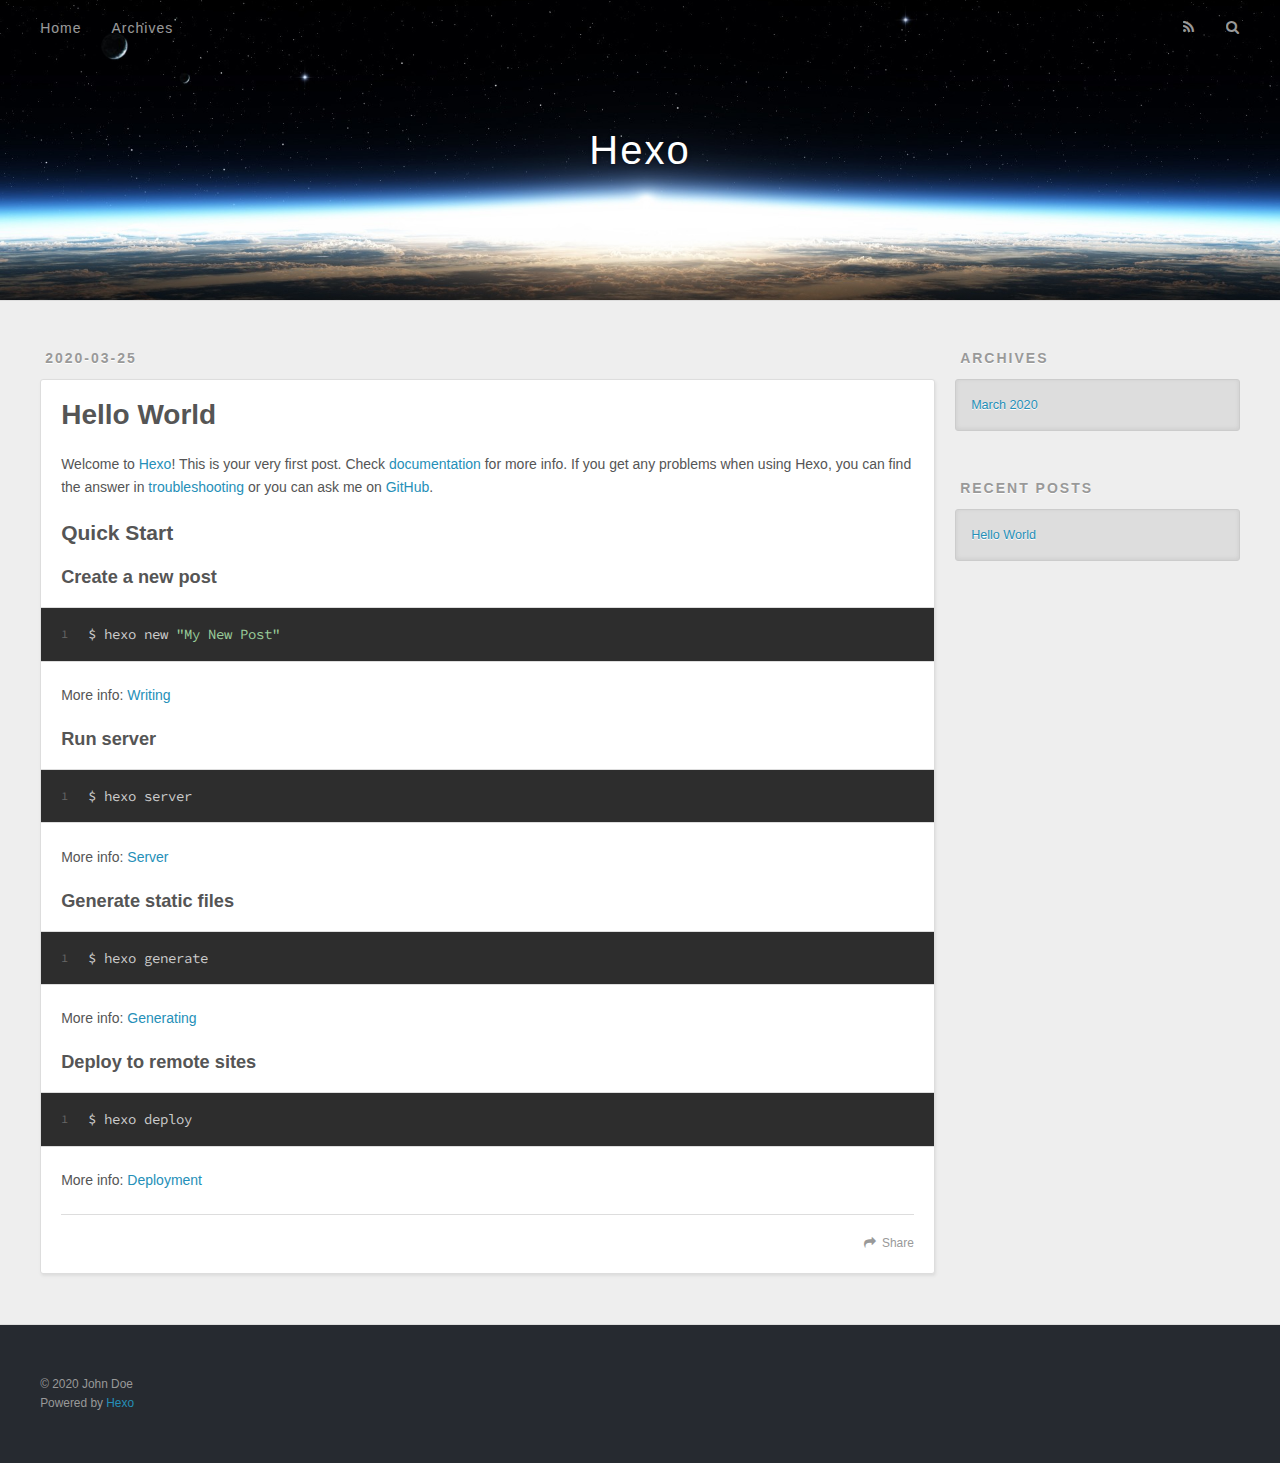
==== index.html @ c5de94ca "Site updated: 2020-03-25 20:57:53" ====
<!DOCTYPE html>
<html>
<head>
  <meta charset="utf-8">
  

  
  <title>Hexo</title>
  <meta name="viewport" content="width=device-width, initial-scale=1, maximum-scale=1">
  <meta property="og:type" content="website">
<meta property="og:title" content="Hexo">
<meta property="og:url" content="http://yoursite.com/index.html">
<meta property="og:site_name" content="Hexo">
<meta property="og:locale" content="en_US">
<meta property="article:author" content="John Doe">
<meta name="twitter:card" content="summary">
  
    <link rel="alternate" href="/atom.xml" title="Hexo" type="application/atom+xml">
  
  
    <link rel="icon" href="/favicon.png">
  
  
    <link href="//fonts.googleapis.com/css?family=Source+Code+Pro" rel="stylesheet" type="text/css">
  
  
<link rel="stylesheet" href="/css/style.css">

<meta name="generator" content="Hexo 4.2.0"></head>

<body>
  <div id="container">
    <div id="wrap">
      <header id="header">
  <div id="banner"></div>
  <div id="header-outer" class="outer">
    <div id="header-title" class="inner">
      <h1 id="logo-wrap">
        <a href="/" id="logo">Hexo</a>
      </h1>
      
    </div>
    <div id="header-inner" class="inner">
      <nav id="main-nav">
        <a id="main-nav-toggle" class="nav-icon"></a>
        
          <a class="main-nav-link" href="/">Home</a>
        
          <a class="main-nav-link" href="/archives">Archives</a>
        
      </nav>
      <nav id="sub-nav">
        
          <a id="nav-rss-link" class="nav-icon" href="/atom.xml" title="RSS Feed"></a>
        
        <a id="nav-search-btn" class="nav-icon" title="Search"></a>
      </nav>
      <div id="search-form-wrap">
        <form action="//google.com/search" method="get" accept-charset="UTF-8" class="search-form"><input type="search" name="q" class="search-form-input" placeholder="Search"><button type="submit" class="search-form-submit">&#xF002;</button><input type="hidden" name="sitesearch" value="http://yoursite.com"></form>
      </div>
    </div>
  </div>
</header>
      <div class="outer">
        <section id="main">
  
    <article id="post-hello-world" class="article article-type-post" itemscope itemprop="blogPost">
  <div class="article-meta">
    <a href="/2020/03/25/hello-world/" class="article-date">
  <time datetime="2020-03-25T12:20:23.426Z" itemprop="datePublished">2020-03-25</time>
</a>
    
  </div>
  <div class="article-inner">
    
    
      <header class="article-header">
        
  
    <h1 itemprop="name">
      <a class="article-title" href="/2020/03/25/hello-world/">Hello World</a>
    </h1>
  

      </header>
    
    <div class="article-entry" itemprop="articleBody">
      
        <p>Welcome to <a href="https://hexo.io/" target="_blank" rel="noopener">Hexo</a>! This is your very first post. Check <a href="https://hexo.io/docs/" target="_blank" rel="noopener">documentation</a> for more info. If you get any problems when using Hexo, you can find the answer in <a href="https://hexo.io/docs/troubleshooting.html" target="_blank" rel="noopener">troubleshooting</a> or you can ask me on <a href="https://github.com/hexojs/hexo/issues" target="_blank" rel="noopener">GitHub</a>.</p>
<h2 id="Quick-Start"><a href="#Quick-Start" class="headerlink" title="Quick Start"></a>Quick Start</h2><h3 id="Create-a-new-post"><a href="#Create-a-new-post" class="headerlink" title="Create a new post"></a>Create a new post</h3><figure class="highlight bash"><table><tr><td class="gutter"><pre><span class="line">1</span><br></pre></td><td class="code"><pre><span class="line">$ hexo new <span class="string">"My New Post"</span></span><br></pre></td></tr></table></figure>

<p>More info: <a href="https://hexo.io/docs/writing.html" target="_blank" rel="noopener">Writing</a></p>
<h3 id="Run-server"><a href="#Run-server" class="headerlink" title="Run server"></a>Run server</h3><figure class="highlight bash"><table><tr><td class="gutter"><pre><span class="line">1</span><br></pre></td><td class="code"><pre><span class="line">$ hexo server</span><br></pre></td></tr></table></figure>

<p>More info: <a href="https://hexo.io/docs/server.html" target="_blank" rel="noopener">Server</a></p>
<h3 id="Generate-static-files"><a href="#Generate-static-files" class="headerlink" title="Generate static files"></a>Generate static files</h3><figure class="highlight bash"><table><tr><td class="gutter"><pre><span class="line">1</span><br></pre></td><td class="code"><pre><span class="line">$ hexo generate</span><br></pre></td></tr></table></figure>

<p>More info: <a href="https://hexo.io/docs/generating.html" target="_blank" rel="noopener">Generating</a></p>
<h3 id="Deploy-to-remote-sites"><a href="#Deploy-to-remote-sites" class="headerlink" title="Deploy to remote sites"></a>Deploy to remote sites</h3><figure class="highlight bash"><table><tr><td class="gutter"><pre><span class="line">1</span><br></pre></td><td class="code"><pre><span class="line">$ hexo deploy</span><br></pre></td></tr></table></figure>

<p>More info: <a href="https://hexo.io/docs/one-command-deployment.html" target="_blank" rel="noopener">Deployment</a></p>

      
    </div>
    <footer class="article-footer">
      <a data-url="http://yoursite.com/2020/03/25/hello-world/" data-id="ck87ay7u60000q0pr3wdehg1l" class="article-share-link">Share</a>
      
      
    </footer>
  </div>
  
</article>


  


</section>
        
          <aside id="sidebar">
  
    

  
    

  
    
  
    
  <div class="widget-wrap">
    <h3 class="widget-title">Archives</h3>
    <div class="widget">
      <ul class="archive-list"><li class="archive-list-item"><a class="archive-list-link" href="/archives/2020/03/">March 2020</a></li></ul>
    </div>
  </div>


  
    
  <div class="widget-wrap">
    <h3 class="widget-title">Recent Posts</h3>
    <div class="widget">
      <ul>
        
          <li>
            <a href="/2020/03/25/hello-world/">Hello World</a>
          </li>
        
      </ul>
    </div>
  </div>

  
</aside>
        
      </div>
      <footer id="footer">
  
  <div class="outer">
    <div id="footer-info" class="inner">
      &copy; 2020 John Doe<br>
      Powered by <a href="http://hexo.io/" target="_blank">Hexo</a>
    </div>
  </div>
</footer>
    </div>
    <nav id="mobile-nav">
  
    <a href="/" class="mobile-nav-link">Home</a>
  
    <a href="/archives" class="mobile-nav-link">Archives</a>
  
</nav>
    

<script src="//ajax.googleapis.com/ajax/libs/jquery/2.0.3/jquery.min.js"></script>


  
<link rel="stylesheet" href="/fancybox/jquery.fancybox.css">

  
<script src="/fancybox/jquery.fancybox.pack.js"></script>




<script src="/js/script.js"></script>




  </div>
</body>
</html>
---- css/style.css ----
body {
  width: 100%;
}
body:before,
body:after {
  content: "";
  display: table;
}
body:after {
  clear: both;
}
html,
body,
div,
span,
applet,
object,
iframe,
h1,
h2,
h3,
h4,
h5,
h6,
p,
blockquote,
pre,
a,
abbr,
acronym,
address,
big,
cite,
code,
del,
dfn,
em,
img,
ins,
kbd,
q,
s,
samp,
small,
strike,
strong,
sub,
sup,
tt,
var,
dl,
dt,
dd,
ol,
ul,
li,
fieldset,
form,
label,
legend,
table,
caption,
tbody,
tfoot,
thead,
tr,
th,
td {
  margin: 0;
  padding: 0;
  border: 0;
  outline: 0;
  font-weight: inherit;
  font-style: inherit;
  font-family: inherit;
  font-size: 100%;
  vertical-align: baseline;
}
body {
  line-height: 1;
  color: #000;
  background: #fff;
}
ol,
ul {
  list-style: none;
}
table {
  border-collapse: separate;
  border-spacing: 0;
  vertical-align: middle;
}
caption,
th,
td {
  text-align: left;
  font-weight: normal;
  vertical-align: middle;
}
a img {
  border: none;
}
input,
button {
  margin: 0;
  padding: 0;
}
input::-moz-focus-inner,
button::-moz-focus-inner {
  border: 0;
  padding: 0;
}
@font-face {
  font-family: FontAwesome;
  font-style: normal;
  font-weight: normal;
  src: url("fonts/fontawesome-webfont.eot?v=#4.0.3");
  src: url("fonts/fontawesome-webfont.eot?#iefix&v=#4.0.3") format("embedded-opentype"), url("fonts/fontawesome-webfont.woff?v=#4.0.3") format("woff"), url("fonts/fontawesome-webfont.ttf?v=#4.0.3") format("truetype"), url("fonts/fontawesome-webfont.svg#fontawesomeregular?v=#4.0.3") format("svg");
}
html,
body,
#container {
  height: 100%;
}
body {
  background: #eee;
  font: 14px -apple-system, BlinkMacSystemFont, "Segoe UI", "Roboto", "Oxygen", "Ubuntu", "Cantarell", "Fira Sans", "Droid Sans", "Helvetica Neue", sans-serif;
  -webkit-text-size-adjust: 100%;
}
.outer {
  max-width: 1220px;
  margin: 0 auto;
  padding: 0 20px;
}
.outer:before,
.outer:after {
  content: "";
  display: table;
}
.outer:after {
  clear: both;
}
.inner {
  display: inline;
  float: left;
  width: 98.33333333333333%;
  margin: 0 0.833333333333333%;
}
.left,
.alignleft {
  float: left;
}
.right,
.alignright {
  float: right;
}
.clear {
  clear: both;
}
#container {
  position: relative;
}
.mobile-nav-on {
  overflow: hidden;
}
#wrap {
  height: 100%;
  width: 100%;
  position: absolute;
  top: 0;
  left: 0;
  -webkit-transition: 0.2s ease-out;
  -moz-transition: 0.2s ease-out;
  -ms-transition: 0.2s ease-out;
  transition: 0.2s ease-out;
  z-index: 1;
  background: #eee;
}
.mobile-nav-on #wrap {
  left: 280px;
}
@media screen and (min-width: 768px) {
  #main {
    display: inline;
    float: left;
    width: 73.33333333333333%;
    margin: 0 0.833333333333333%;
  }
}
.article-date,
.article-category-link,
.archive-year,
.widget-title {
  text-decoration: none;
  text-transform: uppercase;
  letter-spacing: 2px;
  color: #999;
  margin-bottom: 1em;
  margin-left: 5px;
  line-height: 1em;
  text-shadow: 0 1px #fff;
  font-weight: bold;
}
.article-inner,
.archive-article-inner {
  background: #fff;
  -webkit-box-shadow: 1px 2px 3px #ddd;
  box-shadow: 1px 2px 3px #ddd;
  border: 1px solid #ddd;
  border-radius: 3px;
}
.article-entry h1,
.widget h1 {
  font-size: 2em;
}
.article-entry h2,
.widget h2 {
  font-size: 1.5em;
}
.article-entry h3,
.widget h3 {
  font-size: 1.3em;
}
.article-entry h4,
.widget h4 {
  font-size: 1.2em;
}
.article-entry h5,
.widget h5 {
  font-size: 1em;
}
.article-entry h6,
.widget h6 {
  font-size: 1em;
  color: #999;
}
.article-entry hr,
.widget hr {
  border: 1px dashed #ddd;
}
.article-entry strong,
.widget strong {
  font-weight: bold;
}
.article-entry em,
.widget em,
.article-entry cite,
.widget cite {
  font-style: italic;
}
.article-entry sup,
.widget sup,
.article-entry sub,
.widget sub {
  font-size: 0.75em;
  line-height: 0;
  position: relative;
  vertical-align: baseline;
}
.article-entry sup,
.widget sup {
  top: -0.5em;
}
.article-entry sub,
.widget sub {
  bottom: -0.2em;
}
.article-entry small,
.widget small {
  font-size: 0.85em;
}
.article-entry acronym,
.widget acronym,
.article-entry abbr,
.widget abbr {
  border-bottom: 1px dotted;
}
.article-entry ul,
.widget ul,
.article-entry ol,
.widget ol,
.article-entry dl,
.widget dl {
  margin: 0 20px;
  line-height: 1.6em;
}
.article-entry ul ul,
.widget ul ul,
.article-entry ol ul,
.widget ol ul,
.article-entry ul ol,
.widget ul ol,
.article-entry ol ol,
.widget ol ol {
  margin-top: 0;
  margin-bottom: 0;
}
.article-entry ul,
.widget ul {
  list-style: disc;
}
.article-entry ol,
.widget ol {
  list-style: decimal;
}
.article-entry dt,
.widget dt {
  font-weight: bold;
}
#header {
  height: 300px;
  position: relative;
  border-bottom: 1px solid #ddd;
}
#header:before,
#header:after {
  content: "";
  position: absolute;
  left: 0;
  right: 0;
  height: 40px;
}
#header:before {
  top: 0;
  background: -webkit-linear-gradient(rgba(0,0,0,0.2), transparent);
  background: -moz-linear-gradient(rgba(0,0,0,0.2), transparent);
  background: -ms-linear-gradient(rgba(0,0,0,0.2), transparent);
  background: linear-gradient(rgba(0,0,0,0.2), transparent);
}
#header:after {
  bottom: 0;
  background: -webkit-linear-gradient(transparent, rgba(0,0,0,0.2));
  background: -moz-linear-gradient(transparent, rgba(0,0,0,0.2));
  background: -ms-linear-gradient(transparent, rgba(0,0,0,0.2));
  background: linear-gradient(transparent, rgba(0,0,0,0.2));
}
#header-outer {
  height: 100%;
  position: relative;
}
#header-inner {
  position: relative;
  overflow: hidden;
}
#banner {
  position: absolute;
  top: 0;
  left: 0;
  width: 100%;
  height: 100%;
  background: url("images/banner.jpg") center #000;
  -webkit-background-size: cover;
  -moz-background-size: cover;
  background-size: cover;
  z-index: -1;
}
#header-title {
  text-align: center;
  height: 40px;
  position: absolute;
  top: 50%;
  left: 0;
  margin-top: -20px;
}
#logo,
#subtitle {
  text-decoration: none;
  color: #fff;
  font-weight: 300;
  text-shadow: 0 1px 4px rgba(0,0,0,0.3);
}
#logo {
  font-size: 40px;
  line-height: 40px;
  letter-spacing: 2px;
}
#subtitle {
  font-size: 16px;
  line-height: 16px;
  letter-spacing: 1px;
}
#subtitle-wrap {
  margin-top: 16px;
}
#main-nav {
  float: left;
  margin-left: -15px;
}
.nav-icon,
.main-nav-link {
  float: left;
  color: #fff;
  opacity: 0.6;
  text-decoration: none;
  text-shadow: 0 1px rgba(0,0,0,0.2);
  -webkit-transition: opacity 0.2s;
  -moz-transition: opacity 0.2s;
  -ms-transition: opacity 0.2s;
  transition: opacity 0.2s;
  display: block;
  padding: 20px 15px;
}
.nav-icon:hover,
.main-nav-link:hover {
  opacity: 1;
}
.nav-icon {
  font-family: FontAwesome;
  text-align: center;
  font-size: 14px;
  width: 14px;
  height: 14px;
  padding: 20px 15px;
  position: relative;
  cursor: pointer;
}
.main-nav-link {
  font-weight: 300;
  letter-spacing: 1px;
}
@media screen and (max-width: 479px) {
  .main-nav-link {
    display: none;
  }
}
#main-nav-toggle {
  display: none;
}
#main-nav-toggle:before {
  content: "\f0c9";
}
@media screen and (max-width: 479px) {
  #main-nav-toggle {
    display: block;
  }
}
#sub-nav {
  float: right;
  margin-right: -15px;
}
#nav-rss-link:before {
  content: "\f09e";
}
#nav-search-btn:before {
  content: "\f002";
}
#search-form-wrap {
  position: absolute;
  top: 15px;
  width: 150px;
  height: 30px;
  right: -150px;
  opacity: 0;
  -webkit-transition: 0.2s ease-out;
  -moz-transition: 0.2s ease-out;
  -ms-transition: 0.2s ease-out;
  transition: 0.2s ease-out;
}
#search-form-wrap.on {
  opacity: 1;
  right: 0;
}
@media screen and (max-width: 479px) {
  #search-form-wrap {
    width: 100%;
    right: -100%;
  }
}
.search-form {
  position: absolute;
  top: 0;
  left: 0;
  right: 0;
  background: #fff;
  padding: 5px 15px;
  border-radius: 15px;
  -webkit-box-shadow: 0 0 10px rgba(0,0,0,0.3);
  box-shadow: 0 0 10px rgba(0,0,0,0.3);
}
.search-form-input {
  border: none;
  background: none;
  color: #555;
  width: 100%;
  font: 13px -apple-system, BlinkMacSystemFont, "Segoe UI", "Roboto", "Oxygen", "Ubuntu", "Cantarell", "Fira Sans", "Droid Sans", "Helvetica Neue", sans-serif;
  outline: none;
}
.search-form-input::-webkit-search-results-decoration,
.search-form-input::-webkit-search-cancel-button {
  -webkit-appearance: none;
}
.search-form-submit {
  position: absolute;
  top: 50%;
  right: 10px;
  margin-top: -7px;
  font: 13px FontAwesome;
  border: none;
  background: none;
  color: #bbb;
  cursor: pointer;
}
.search-form-submit:hover,
.search-form-submit:focus {
  color: #777;
}
.article {
  margin: 50px 0;
}
.article-inner {
  overflow: hidden;
}
.article-meta:before,
.article-meta:after {
  content: "";
  display: table;
}
.article-meta:after {
  clear: both;
}
.article-date {
  float: left;
}
.article-category {
  float: left;
  line-height: 1em;
  color: #ccc;
  text-shadow: 0 1px #fff;
  margin-left: 8px;
}
.article-category:before {
  content: "\2022";
}
.article-category-link {
  margin: 0 12px 1em;
}
.article-header {
  padding: 20px 20px 0;
}
.article-title {
  text-decoration: none;
  font-size: 2em;
  font-weight: bold;
  color: #555;
  line-height: 1.1em;
  -webkit-transition: color 0.2s;
  -moz-transition: color 0.2s;
  -ms-transition: color 0.2s;
  transition: color 0.2s;
}
a.article-title:hover {
  color: #258fb8;
}
.article-entry {
  color: #555;
  padding: 0 20px;
}
.article-entry:before,
.article-entry:after {
  content: "";
  display: table;
}
.article-entry:after {
  clear: both;
}
.article-entry p,
.article-entry table {
  line-height: 1.6em;
  margin: 1.6em 0;
}
.article-entry h1,
.article-entry h2,
.article-entry h3,
.article-entry h4,
.article-entry h5,
.article-entry h6 {
  font-weight: bold;
}
.article-entry h1,
.article-entry h2,
.article-entry h3,
.article-entry h4,
.article-entry h5,
.article-entry h6 {
  line-height: 1.1em;
  margin: 1.1em 0;
}
.article-entry a {
  color: #258fb8;
  text-decoration: none;
}
.article-entry a:hover {
  text-decoration: underline;
}
.article-entry ul,
.article-entry ol,
.article-entry dl {
  margin-top: 1.6em;
  margin-bottom: 1.6em;
}
.article-entry img,
.article-entry video {
  max-width: 100%;
  height: auto;
  display: block;
  margin: auto;
}
.article-entry iframe {
  border: none;
}
.article-entry table {
  width: 100%;
  border-collapse: collapse;
  border-spacing: 0;
}
.article-entry th {
  font-weight: bold;
  border-bottom: 3px solid #ddd;
  padding-bottom: 0.5em;
}
.article-entry td {
  border-bottom: 1px solid #ddd;
  padding: 10px 0;
}
.article-entry blockquote {
  font-family: Georgia, "Times New Roman", serif;
  font-size: 1.4em;
  margin: 1.6em 20px;
  text-align: center;
}
.article-entry blockquote footer {
  font-size: 14px;
  margin: 1.6em 0;
  font-family: -apple-system, BlinkMacSystemFont, "Segoe UI", "Roboto", "Oxygen", "Ubuntu", "Cantarell", "Fira Sans", "Droid Sans", "Helvetica Neue", sans-serif;
}
.article-entry blockquote footer cite:before {
  content: "—";
  padding: 0 0.5em;
}
.article-entry .pullquote {
  text-align: left;
  width: 45%;
  margin: 0;
}
.article-entry .pullquote.left {
  margin-left: 0.5em;
  margin-right: 1em;
}
.article-entry .pullquote.right {
  margin-right: 0.5em;
  margin-left: 1em;
}
.article-entry .caption {
  color: #999;
  display: block;
  font-size: 0.9em;
  margin-top: 0.5em;
  position: relative;
  text-align: center;
}
.article-entry .video-container {
  position: relative;
  padding-top: 56.25%;
  height: 0;
  overflow: hidden;
}
.article-entry .video-container iframe,
.article-entry .video-container object,
.article-entry .video-container embed {
  position: absolute;
  top: 0;
  left: 0;
  width: 100%;
  height: 100%;
  margin-top: 0;
}
.article-more-link a {
  display: inline-block;
  line-height: 1em;
  padding: 6px 15px;
  border-radius: 15px;
  background: #eee;
  color: #999;
  text-shadow: 0 1px #fff;
  text-decoration: none;
}
.article-more-link a:hover {
  background: #258fb8;
  color: #fff;
  text-decoration: none;
  text-shadow: 0 1px #1e7293;
}
.article-footer {
  font-size: 0.85em;
  line-height: 1.6em;
  border-top: 1px solid #ddd;
  padding-top: 1.6em;
  margin: 0 20px 20px;
}
.article-footer:before,
.article-footer:after {
  content: "";
  display: table;
}
.article-footer:after {
  clear: both;
}
.article-footer a {
  color: #999;
  text-decoration: none;
}
.article-footer a:hover {
  color: #555;
}
.article-tag-list-item {
  float: left;
  margin-right: 10px;
}
.article-tag-list-link:before {
  content: "#";
}
.article-comment-link {
  float: right;
}
.article-comment-link:before {
  content: "\f075";
  font-family: FontAwesome;
  padding-right: 8px;
}
.article-share-link {
  cursor: pointer;
  float: right;
  margin-left: 20px;
}
.article-share-link:before {
  content: "\f064";
  font-family: FontAwesome;
  padding-right: 6px;
}
#article-nav {
  position: relative;
}
#article-nav:before,
#article-nav:after {
  content: "";
  display: table;
}
#article-nav:after {
  clear: both;
}
@media screen and (min-width: 768px) {
  #article-nav {
    margin: 50px 0;
  }
  #article-nav:before {
    width: 8px;
    height: 8px;
    position: absolute;
    top: 50%;
    left: 50%;
    margin-top: -4px;
    margin-left: -4px;
    content: "";
    border-radius: 50%;
    background: #ddd;
    -webkit-box-shadow: 0 1px 2px #fff;
    box-shadow: 0 1px 2px #fff;
  }
}
.article-nav-link-wrap {
  text-decoration: none;
  text-shadow: 0 1px #fff;
  color: #999;
  -webkit-box-sizing: border-box;
  -moz-box-sizing: border-box;
  box-sizing: border-box;
  margin-top: 50px;
  text-align: center;
  display: block;
}
.article-nav-link-wrap:hover {
  color: #555;
}
@media screen and (min-width: 768px) {
  .article-nav-link-wrap {
    width: 50%;
    margin-top: 0;
  }
}
@media screen and (min-width: 768px) {
  #article-nav-newer {
    float: left;
    text-align: right;
    padding-right: 20px;
  }
}
@media screen and (min-width: 768px) {
  #article-nav-older {
    float: right;
    text-align: left;
    padding-left: 20px;
  }
}
.article-nav-caption {
  text-transform: uppercase;
  letter-spacing: 2px;
  color: #ddd;
  line-height: 1em;
  font-weight: bold;
}
#article-nav-newer .article-nav-caption {
  margin-right: -2px;
}
.article-nav-title {
  font-size: 0.85em;
  line-height: 1.6em;
  margin-top: 0.5em;
}
.article-share-box {
  position: absolute;
  display: none;
  background: #fff;
  -webkit-box-shadow: 1px 2px 10px rgba(0,0,0,0.2);
  box-shadow: 1px 2px 10px rgba(0,0,0,0.2);
  border-radius: 3px;
  margin-left: -145px;
  overflow: hidden;
  z-index: 1;
}
.article-share-box.on {
  display: block;
}
.article-share-input {
  width: 100%;
  background: none;
  -webkit-box-sizing: border-box;
  -moz-box-sizing: border-box;
  box-sizing: border-box;
  font: 14px -apple-system, BlinkMacSystemFont, "Segoe UI", "Roboto", "Oxygen", "Ubuntu", "Cantarell", "Fira Sans", "Droid Sans", "Helvetica Neue", sans-serif;
  padding: 0 15px;
  color: #555;
  outline: none;
  border: 1px solid #ddd;
  border-radius: 3px 3px 0 0;
  height: 36px;
  line-height: 36px;
}
.article-share-links {
  background: #eee;
}
.article-share-links:before,
.article-share-links:after {
  content: "";
  display: table;
}
.article-share-links:after {
  clear: both;
}
.article-share-twitter,
.article-share-facebook,
.article-share-pinterest,
.article-share-google {
  width: 50px;
  height: 36px;
  display: block;
  float: left;
  position: relative;
  color: #999;
  text-shadow: 0 1px #fff;
}
.article-share-twitter:before,
.article-share-facebook:before,
.article-share-pinterest:before,
.article-share-google:before {
  font-size: 20px;
  font-family: FontAwesome;
  width: 20px;
  height: 20px;
  position: absolute;
  top: 50%;
  left: 50%;
  margin-top: -10px;
  margin-left: -10px;
  text-align: center;
}
.article-share-twitter:hover,
.article-share-facebook:hover,
.article-share-pinterest:hover,
.article-share-google:hover {
  color: #fff;
}
.article-share-twitter:before {
  content: "\f099";
}
.article-share-twitter:hover {
  background: #00aced;
  text-shadow: 0 1px #008abe;
}
.article-share-facebook:before {
  content: "\f09a";
}
.article-share-facebook:hover {
  background: #3b5998;
  text-shadow: 0 1px #2f477a;
}
.article-share-pinterest:before {
  content: "\f0d2";
}
.article-share-pinterest:hover {
  background: #cb2027;
  text-shadow: 0 1px #a21a1f;
}
.article-share-google:before {
  content: "\f0d5";
}
.article-share-google:hover {
  background: #dd4b39;
  text-shadow: 0 1px #be3221;
}
.article-gallery {
  background: #000;
  position: relative;
}
.article-gallery-photos {
  position: relative;
  overflow: hidden;
}
.article-gallery-img {
  display: none;
  max-width: 100%;
}
.article-gallery-img:first-child {
  display: block;
}
.article-gallery-img.loaded {
  position: absolute;
  display: block;
}
.article-gallery-img img {
  display: block;
  max-width: 100%;
  margin: 0 auto;
}
#comments {
  background: #fff;
  -webkit-box-shadow: 1px 2px 3px #ddd;
  box-shadow: 1px 2px 3px #ddd;
  padding: 20px;
  border: 1px solid #ddd;
  border-radius: 3px;
  margin: 50px 0;
}
#comments a {
  color: #258fb8;
}
.archives-wrap {
  margin: 50px 0;
}
.archives:before,
.archives:after {
  content: "";
  display: table;
}
.archives:after {
  clear: both;
}
.archive-year-wrap {
  margin-bottom: 1em;
}
.archives {
  -webkit-column-gap: 10px;
  -moz-column-gap: 10px;
  column-gap: 10px;
}
@media screen and (min-width: 480px) and (max-width: 767px) {
  .archives {
    -webkit-column-count: 2;
    -moz-column-count: 2;
    column-count: 2;
  }
}
@media screen and (min-width: 768px) {
  .archives {
    -webkit-column-count: 3;
    -moz-column-count: 3;
    column-count: 3;
  }
}
.archive-article {
  -webkit-column-break-inside: avoid;
  page-break-inside: avoid;
  overflow: hidden;
  break-inside: avoid-column;
}
.archive-article-inner {
  padding: 10px;
  margin-bottom: 15px;
}
.archive-article-title {
  text-decoration: none;
  font-weight: bold;
  color: #555;
  -webkit-transition: color 0.2s;
  -moz-transition: color 0.2s;
  -ms-transition: color 0.2s;
  transition: color 0.2s;
  line-height: 1.6em;
}
.archive-article-title:hover {
  color: #258fb8;
}
.archive-article-footer {
  margin-top: 1em;
}
.archive-article-date {
  color: #999;
  text-decoration: none;
  font-size: 0.85em;
  line-height: 1em;
  margin-bottom: 0.5em;
  display: block;
}
#page-nav {
  margin: 50px auto;
  background: #fff;
  -webkit-box-shadow: 1px 2px 3px #ddd;
  box-shadow: 1px 2px 3px #ddd;
  border: 1px solid #ddd;
  border-radius: 3px;
  text-align: center;
  color: #999;
  overflow: hidden;
}
#page-nav:before,
#page-nav:after {
  content: "";
  display: table;
}
#page-nav:after {
  clear: both;
}
#page-nav a,
#page-nav span {
  padding: 10px 20px;
  line-height: 1;
  height: 2ex;
}
#page-nav a {
  color: #999;
  text-decoration: none;
}
#page-nav a:hover {
  background: #999;
  color: #fff;
}
#page-nav .prev {
  float: left;
}
#page-nav .next {
  float: right;
}
#page-nav .page-number {
  display: inline-block;
}
@media screen and (max-width: 479px) {
  #page-nav .page-number {
    display: none;
  }
}
#page-nav .current {
  color: #555;
  font-weight: bold;
}
#page-nav .space {
  color: #ddd;
}
#footer {
  background: #262a30;
  padding: 50px 0;
  border-top: 1px solid #ddd;
  color: #999;
}
#footer a {
  color: #258fb8;
  text-decoration: none;
}
#footer a:hover {
  text-decoration: underline;
}
#footer-info {
  line-height: 1.6em;
  font-size: 0.85em;
}
.article-entry pre,
.article-entry .highlight {
  background: #2d2d2d;
  margin: 0 -20px;
  padding: 15px 20px;
  border-style: solid;
  border-color: #ddd;
  border-width: 1px 0;
  overflow: auto;
  color: #ccc;
  line-height: 22.400000000000002px;
}
.article-entry .highlight .gutter pre,
.article-entry .gist .gist-file .gist-data .line-numbers {
  color: #666;
  font-size: 0.85em;
}
.article-entry pre,
.article-entry code {
  font-family: "Source Code Pro", Consolas, Monaco, Menlo, Consolas, monospace;
}
.article-entry code {
  background: #eee;
  text-shadow: 0 1px #fff;
  padding: 0 0.3em;
}
.article-entry pre code {
  background: none;
  text-shadow: none;
  padding: 0;
}
.article-entry .highlight pre {
  border: none;
  margin: 0;
  padding: 0;
}
.article-entry .highlight table {
  margin: 0;
  width: auto;
}
.article-entry .highlight td {
  border: none;
  padding: 0;
}
.article-entry .highlight figcaption {
  font-size: 0.85em;
  color: #999;
  line-height: 1em;
  margin-bottom: 1em;
}
.article-entry .highlight figcaption:before,
.article-entry .highlight figcaption:after {
  content: "";
  display: table;
}
.article-entry .highlight figcaption:after {
  clear: both;
}
.article-entry .highlight figcaption a {
  float: right;
}
.article-entry .highlight .gutter pre {
  text-align: right;
  padding-right: 20px;
}
.article-entry .highlight .line {
  height: 22.400000000000002px;
}
.article-entry .highlight .line.marked {
  background: #515151;
}
.article-entry .gist {
  margin: 0 -20px;
  border-style: solid;
  border-color: #ddd;
  border-width: 1px 0;
  background: #2d2d2d;
  padding: 15px 20px 15px 0;
}
.article-entry .gist .gist-file {
  border: none;
  font-family: "Source Code Pro", Consolas, Monaco, Menlo, Consolas, monospace;
  margin: 0;
}
.article-entry .gist .gist-file .gist-data {
  background: none;
  border: none;
}
.article-entry .gist .gist-file .gist-data .line-numbers {
  background: none;
  border: none;
  padding: 0 20px 0 0;
}
.article-entry .gist .gist-file .gist-data .line-data {
  padding: 0 !important;
}
.article-entry .gist .gist-file .highlight {
  margin: 0;
  padding: 0;
  border: none;
}
.article-entry .gist .gist-file .gist-meta {
  background: #2d2d2d;
  color: #999;
  font: 0.85em -apple-system, BlinkMacSystemFont, "Segoe UI", "Roboto", "Oxygen", "Ubuntu", "Cantarell", "Fira Sans", "Droid Sans", "Helvetica Neue", sans-serif;
  text-shadow: 0 0;
  padding: 0;
  margin-top: 1em;
  margin-left: 20px;
}
.article-entry .gist .gist-file .gist-meta a {
  color: #258fb8;
  font-weight: normal;
}
.article-entry .gist .gist-file .gist-meta a:hover {
  text-decoration: underline;
}
pre .comment,
pre .title {
  color: #999;
}
pre .variable,
pre .attribute,
pre .tag,
pre .regexp,
pre .ruby .constant,
pre .xml .tag .title,
pre .xml .pi,
pre .xml .doctype,
pre .html .doctype,
pre .css .id,
pre .css .class,
pre .css .pseudo {
  color: #f2777a;
}
pre .number,
pre .preprocessor,
pre .built_in,
pre .literal,
pre .params,
pre .constant {
  color: #f99157;
}
pre .class,
pre .ruby .class .title,
pre .css .rules .attribute {
  color: #9c9;
}
pre .string,
pre .value,
pre .inheritance,
pre .header,
pre .ruby .symbol,
pre .xml .cdata {
  color: #9c9;
}
pre .css .hexcolor {
  color: #6cc;
}
pre .function,
pre .python .decorator,
pre .python .title,
pre .ruby .function .title,
pre .ruby .title .keyword,
pre .perl .sub,
pre .javascript .title,
pre .coffeescript .title {
  color: #69c;
}
pre .keyword,
pre .javascript .function {
  color: #c9c;
}
@media screen and (max-width: 479px) {
  #mobile-nav {
    position: absolute;
    top: 0;
    left: 0;
    width: 280px;
    height: 100%;
    background: #191919;
    border-right: 1px solid #fff;
  }
}
@media screen and (max-width: 479px) {
  .mobile-nav-link {
    display: block;
    color: #999;
    text-decoration: none;
    padding: 15px 20px;
    font-weight: bold;
  }
  .mobile-nav-link:hover {
    color: #fff;
  }
}
@media screen and (min-width: 768px) {
  #sidebar {
    display: inline;
    float: left;
    width: 23.333333333333332%;
    margin: 0 0.833333333333333%;
  }
}
.widget-wrap {
  margin: 50px 0;
}
.widget {
  color: #777;
  text-shadow: 0 1px #fff;
  background: #ddd;
  -webkit-box-shadow: 0 -1px 4px #ccc inset;
  box-shadow: 0 -1px 4px #ccc inset;
  border: 1px solid #ccc;
  padding: 15px;
  border-radius: 3px;
}
.widget a {
  color: #258fb8;
  text-decoration: none;
}
.widget a:hover {
  text-decoration: underline;
}
.widget ul ul,
.widget ol ul,
.widget dl ul,
.widget ul ol,
.widget ol ol,
.widget dl ol,
.widget ul dl,
.widget ol dl,
.widget dl dl {
  margin-left: 15px;
  list-style: disc;
}
.widget {
  line-height: 1.6em;
  word-wrap: break-word;
  font-size: 0.9em;
}
.widget ul,
.widget ol {
  list-style: none;
  margin: 0;
}
.widget ul ul,
.widget ol ul,
.widget ul ol,
.widget ol ol {
  margin: 0 20px;
}
.widget ul ul,
.widget ol ul {
  list-style: disc;
}
.widget ul ol,
.widget ol ol {
  list-style: decimal;
}
.category-list-count,
.tag-list-count,
.archive-list-count {
  padding-left: 5px;
  color: #999;
  font-size: 0.85em;
}
.category-list-count:before,
.tag-list-count:before,
.archive-list-count:before {
  content: "(";
}
.category-list-count:after,
.tag-list-count:after,
.archive-list-count:after {
  content: ")";
}
.tagcloud a {
  margin-right: 5px;
  display: inline-block;
}
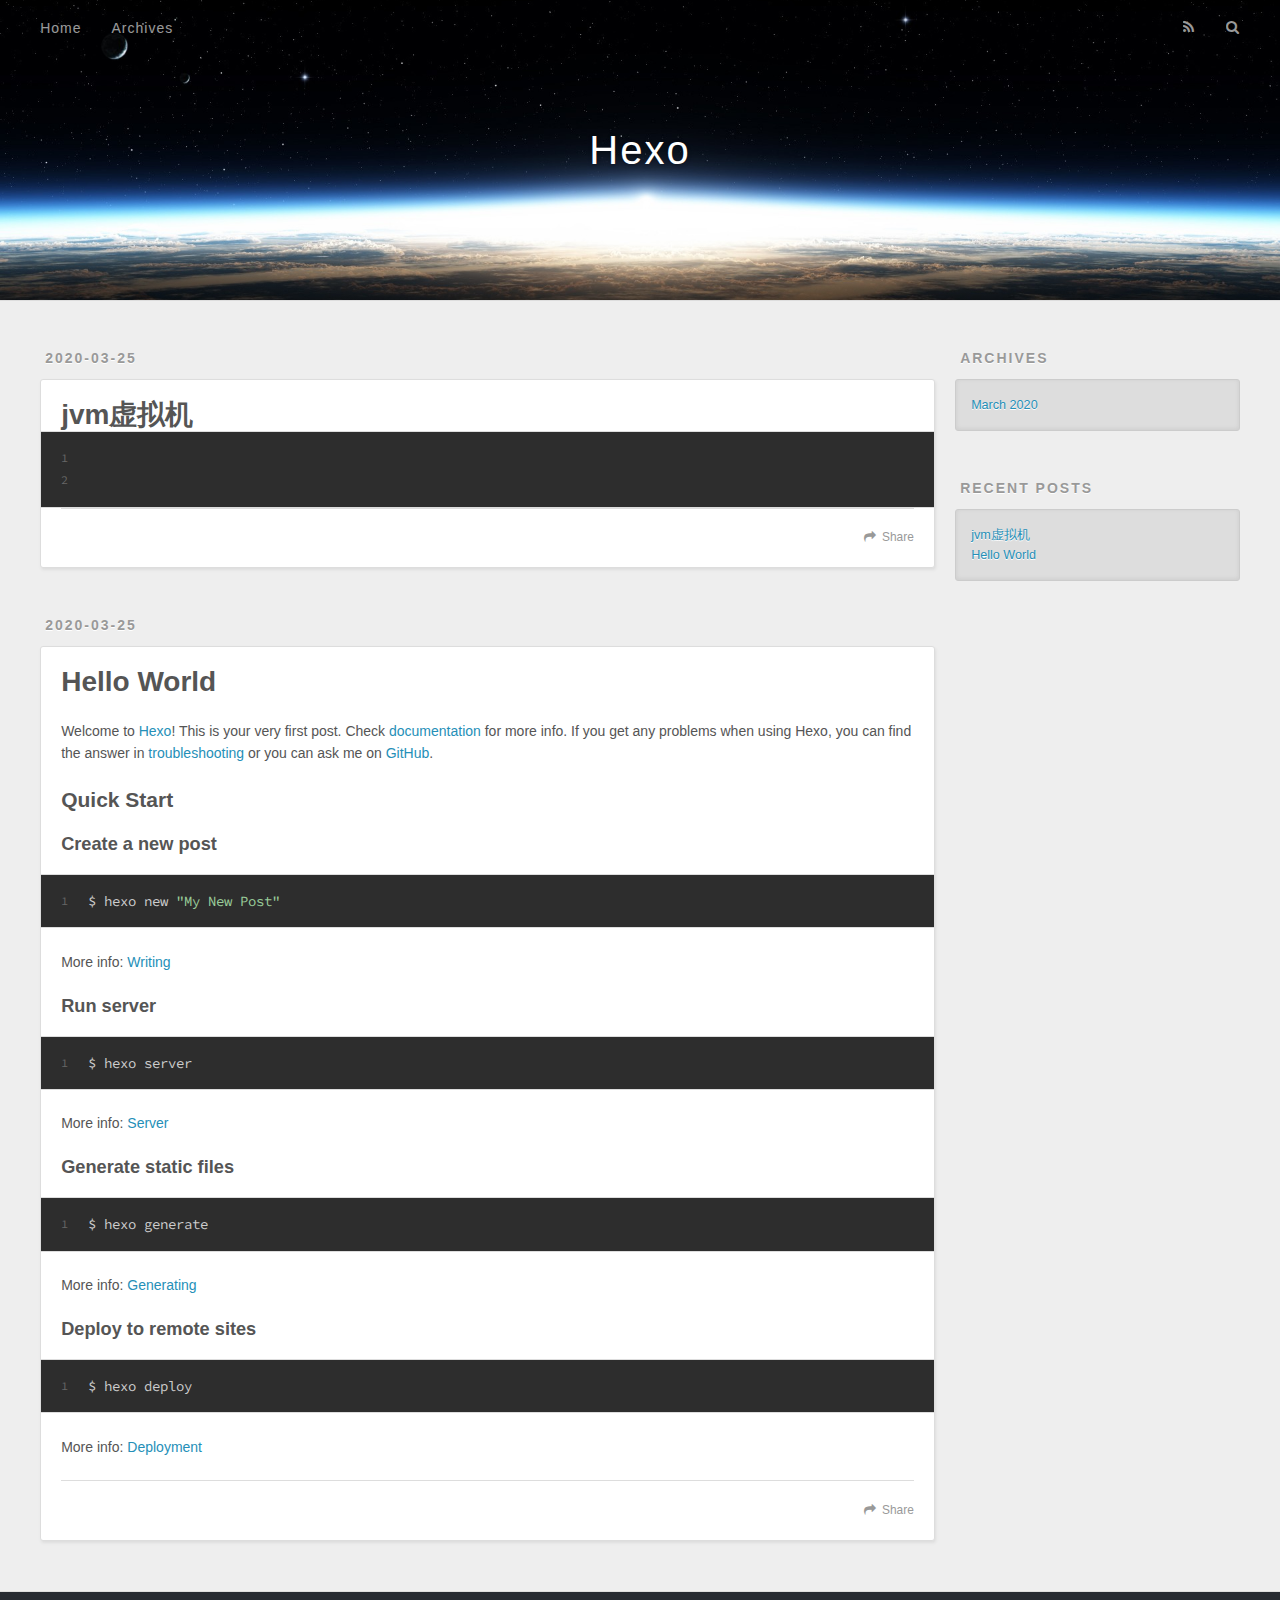
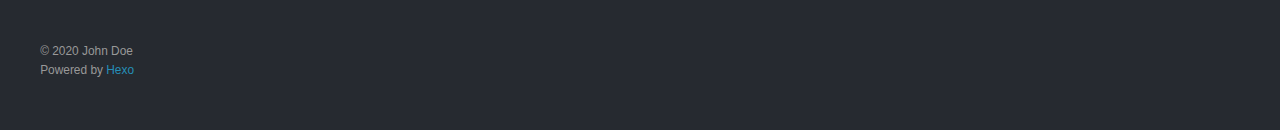
==== commit 3e7ae8b1: "Site updated: 2020-03-25 21:27:40" ====
--- a/index.html
+++ b/index.html
@@ -64,6 +64,42 @@
       <div class="outer">
         <section id="main">
   
+    <article id="post-jvm虚拟机" class="article article-type-post" itemscope itemprop="blogPost">
+  <div class="article-meta">
+    <a href="/2020/03/25/jvm%E8%99%9A%E6%8B%9F%E6%9C%BA/" class="article-date">
+  <time datetime="2020-03-25T13:22:56.000Z" itemprop="datePublished">2020-03-25</time>
+</a>
+    
+  </div>
+  <div class="article-inner">
+    
+    
+      <header class="article-header">
+        
+  
+    <h1 itemprop="name">
+      <a class="article-title" href="/2020/03/25/jvm%E8%99%9A%E6%8B%9F%E6%9C%BA/">jvm虚拟机</a>
+    </h1>
+  
+
+      </header>
+    
+    <div class="article-entry" itemprop="articleBody">
+      
+        <figure class="highlight java"><table><tr><td class="gutter"><pre><span class="line">1</span><br><span class="line">2</span><br></pre></td><td class="code"><pre><span class="line"></span><br><span class="line"></span><br></pre></td></tr></table></figure>
+      
+    </div>
+    <footer class="article-footer">
+      <a data-url="http://yoursite.com/2020/03/25/jvm%E8%99%9A%E6%8B%9F%E6%9C%BA/" data-id="ck87d4qkh0001x4prf17rg9d4" class="article-share-link">Share</a>
+      
+      
+    </footer>
+  </div>
+  
+</article>
+
+
+  
     <article id="post-hello-world" class="article article-type-post" itemscope itemprop="blogPost">
   <div class="article-meta">
     <a href="/2020/03/25/hello-world/" class="article-date">
@@ -103,7 +139,7 @@
       
     </div>
     <footer class="article-footer">
-      <a data-url="http://yoursite.com/2020/03/25/hello-world/" data-id="ck87ay7u60000q0pr3wdehg1l" class="article-share-link">Share</a>
+      <a data-url="http://yoursite.com/2020/03/25/hello-world/" data-id="ck87d4qkd0000x4pr0z7eg361" class="article-share-link">Share</a>
       
       
     </footer>
@@ -144,6 +180,10 @@
       <ul>
         
           <li>
+            <a href="/2020/03/25/jvm%E8%99%9A%E6%8B%9F%E6%9C%BA/">jvm虚拟机</a>
+          </li>
+        
+          <li>
             <a href="/2020/03/25/hello-world/">Hello World</a>
           </li>
         
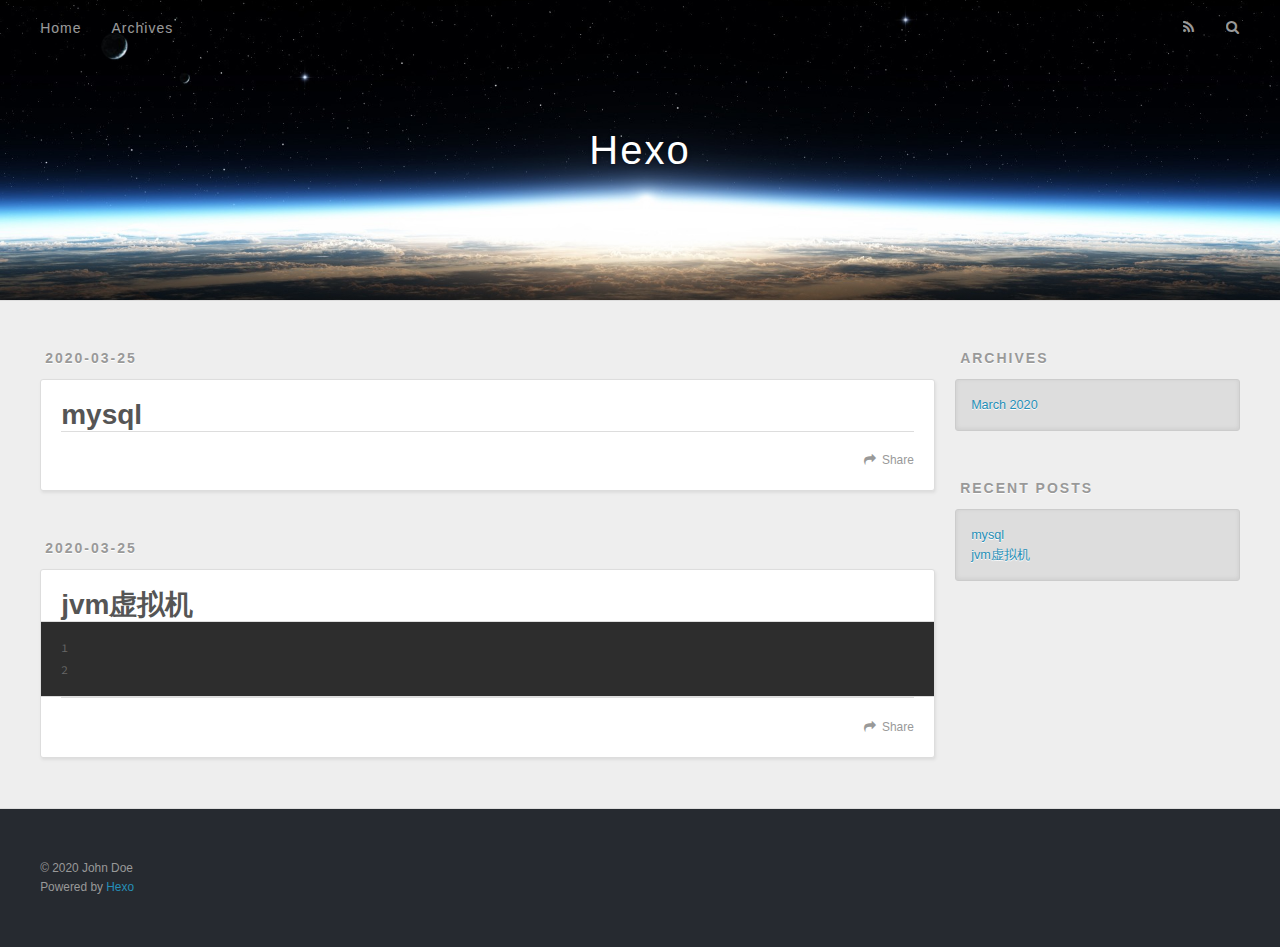
==== commit fa899d02: "Site updated: 2020-03-25 21:34:44" ====
--- a/index.html
+++ b/index.html
@@ -64,6 +64,42 @@
       <div class="outer">
         <section id="main">
   
+    <article id="post-mysql" class="article article-type-post" itemscope itemprop="blogPost">
+  <div class="article-meta">
+    <a href="/2020/03/25/mysql/" class="article-date">
+  <time datetime="2020-03-25T13:31:02.000Z" itemprop="datePublished">2020-03-25</time>
+</a>
+    
+  </div>
+  <div class="article-inner">
+    
+    
+      <header class="article-header">
+        
+  
+    <h1 itemprop="name">
+      <a class="article-title" href="/2020/03/25/mysql/">mysql</a>
+    </h1>
+  
+
+      </header>
+    
+    <div class="article-entry" itemprop="articleBody">
+      
+        
+      
+    </div>
+    <footer class="article-footer">
+      <a data-url="http://yoursite.com/2020/03/25/mysql/" data-id="ck87d98wk00005cpr78qvfcmv" class="article-share-link">Share</a>
+      
+      
+    </footer>
+  </div>
+  
+</article>
+
+
+  
     <article id="post-jvm虚拟机" class="article article-type-post" itemscope itemprop="blogPost">
   <div class="article-meta">
     <a href="/2020/03/25/jvm%E8%99%9A%E6%8B%9F%E6%9C%BA/" class="article-date">
@@ -90,56 +126,7 @@
       
     </div>
     <footer class="article-footer">
-      <a data-url="http://yoursite.com/2020/03/25/jvm%E8%99%9A%E6%8B%9F%E6%9C%BA/" data-id="ck87d4qkh0001x4prf17rg9d4" class="article-share-link">Share</a>
-      
-      
-    </footer>
-  </div>
-  
-</article>
-
-
-  
-    <article id="post-hello-world" class="article article-type-post" itemscope itemprop="blogPost">
-  <div class="article-meta">
-    <a href="/2020/03/25/hello-world/" class="article-date">
-  <time datetime="2020-03-25T12:20:23.426Z" itemprop="datePublished">2020-03-25</time>
-</a>
-    
-  </div>
-  <div class="article-inner">
-    
-    
-      <header class="article-header">
-        
-  
-    <h1 itemprop="name">
-      <a class="article-title" href="/2020/03/25/hello-world/">Hello World</a>
-    </h1>
-  
-
-      </header>
-    
-    <div class="article-entry" itemprop="articleBody">
-      
-        <p>Welcome to <a href="https://hexo.io/" target="_blank" rel="noopener">Hexo</a>! This is your very first post. Check <a href="https://hexo.io/docs/" target="_blank" rel="noopener">documentation</a> for more info. If you get any problems when using Hexo, you can find the answer in <a href="https://hexo.io/docs/troubleshooting.html" target="_blank" rel="noopener">troubleshooting</a> or you can ask me on <a href="https://github.com/hexojs/hexo/issues" target="_blank" rel="noopener">GitHub</a>.</p>
-<h2 id="Quick-Start"><a href="#Quick-Start" class="headerlink" title="Quick Start"></a>Quick Start</h2><h3 id="Create-a-new-post"><a href="#Create-a-new-post" class="headerlink" title="Create a new post"></a>Create a new post</h3><figure class="highlight bash"><table><tr><td class="gutter"><pre><span class="line">1</span><br></pre></td><td class="code"><pre><span class="line">$ hexo new <span class="string">"My New Post"</span></span><br></pre></td></tr></table></figure>
-
-<p>More info: <a href="https://hexo.io/docs/writing.html" target="_blank" rel="noopener">Writing</a></p>
-<h3 id="Run-server"><a href="#Run-server" class="headerlink" title="Run server"></a>Run server</h3><figure class="highlight bash"><table><tr><td class="gutter"><pre><span class="line">1</span><br></pre></td><td class="code"><pre><span class="line">$ hexo server</span><br></pre></td></tr></table></figure>
-
-<p>More info: <a href="https://hexo.io/docs/server.html" target="_blank" rel="noopener">Server</a></p>
-<h3 id="Generate-static-files"><a href="#Generate-static-files" class="headerlink" title="Generate static files"></a>Generate static files</h3><figure class="highlight bash"><table><tr><td class="gutter"><pre><span class="line">1</span><br></pre></td><td class="code"><pre><span class="line">$ hexo generate</span><br></pre></td></tr></table></figure>
-
-<p>More info: <a href="https://hexo.io/docs/generating.html" target="_blank" rel="noopener">Generating</a></p>
-<h3 id="Deploy-to-remote-sites"><a href="#Deploy-to-remote-sites" class="headerlink" title="Deploy to remote sites"></a>Deploy to remote sites</h3><figure class="highlight bash"><table><tr><td class="gutter"><pre><span class="line">1</span><br></pre></td><td class="code"><pre><span class="line">$ hexo deploy</span><br></pre></td></tr></table></figure>
-
-<p>More info: <a href="https://hexo.io/docs/one-command-deployment.html" target="_blank" rel="noopener">Deployment</a></p>
-
-      
-    </div>
-    <footer class="article-footer">
-      <a data-url="http://yoursite.com/2020/03/25/hello-world/" data-id="ck87d4qkd0000x4pr0z7eg361" class="article-share-link">Share</a>
+      <a data-url="http://yoursite.com/2020/03/25/jvm%E8%99%9A%E6%8B%9F%E6%9C%BA/" data-id="ck87d6gf20001dwprg6mkduri" class="article-share-link">Share</a>
       
       
     </footer>
@@ -180,11 +167,11 @@
       <ul>
         
           <li>
+            <a href="/2020/03/25/mysql/">mysql</a>
+          </li>
+        
+          <li>
             <a href="/2020/03/25/jvm%E8%99%9A%E6%8B%9F%E6%9C%BA/">jvm虚拟机</a>
-          </li>
-        
-          <li>
-            <a href="/2020/03/25/hello-world/">Hello World</a>
           </li>
         
       </ul>
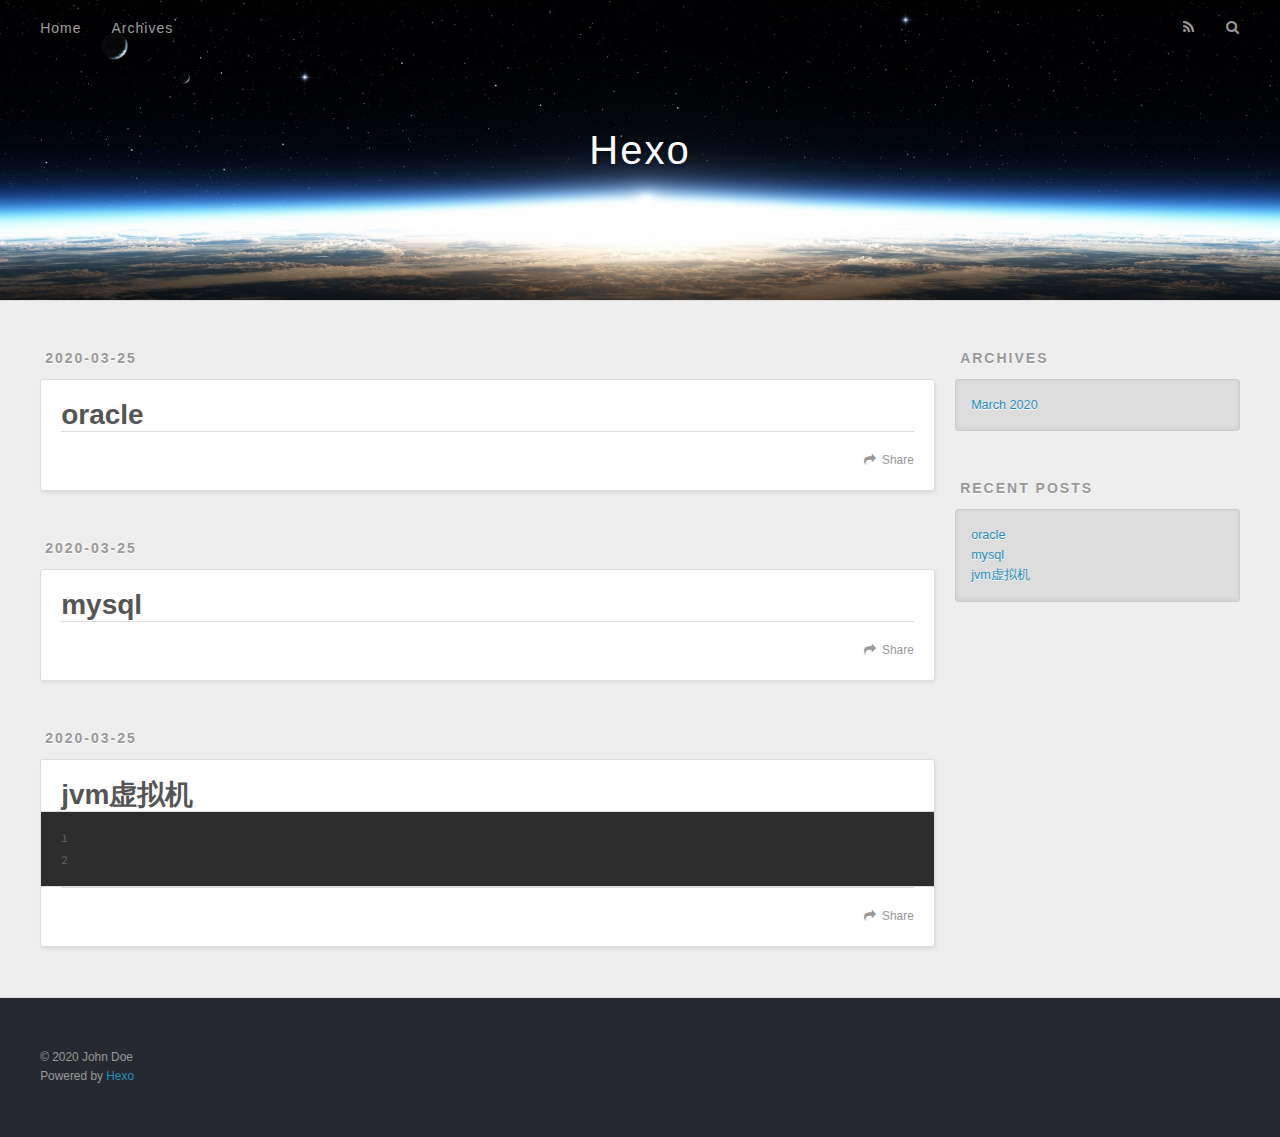
==== commit a5e79ef4: "Site updated: 2020-03-25 21:57:18" ====
--- a/index.html
+++ b/index.html
@@ -64,6 +64,42 @@
       <div class="outer">
         <section id="main">
   
+    <article id="post-oracle" class="article article-type-post" itemscope itemprop="blogPost">
+  <div class="article-meta">
+    <a href="/2020/03/25/oracle/" class="article-date">
+  <time datetime="2020-03-25T13:56:31.000Z" itemprop="datePublished">2020-03-25</time>
+</a>
+    
+  </div>
+  <div class="article-inner">
+    
+    
+      <header class="article-header">
+        
+  
+    <h1 itemprop="name">
+      <a class="article-title" href="/2020/03/25/oracle/">oracle</a>
+    </h1>
+  
+
+      </header>
+    
+    <div class="article-entry" itemprop="articleBody">
+      
+        
+      
+    </div>
+    <footer class="article-footer">
+      <a data-url="http://yoursite.com/2020/03/25/oracle/" data-id="ck87e5z0r00004cpr0bsl2qwv" class="article-share-link">Share</a>
+      
+      
+    </footer>
+  </div>
+  
+</article>
+
+
+  
     <article id="post-mysql" class="article article-type-post" itemscope itemprop="blogPost">
   <div class="article-meta">
     <a href="/2020/03/25/mysql/" class="article-date">
@@ -90,7 +126,7 @@
       
     </div>
     <footer class="article-footer">
-      <a data-url="http://yoursite.com/2020/03/25/mysql/" data-id="ck87d98wk00005cpr78qvfcmv" class="article-share-link">Share</a>
+      <a data-url="http://yoursite.com/2020/03/25/mysql/" data-id="ck87e4ynd0001c4pr245x0ml3" class="article-share-link">Share</a>
       
       
     </footer>
@@ -126,7 +162,7 @@
       
     </div>
     <footer class="article-footer">
-      <a data-url="http://yoursite.com/2020/03/25/jvm%E8%99%9A%E6%8B%9F%E6%9C%BA/" data-id="ck87d6gf20001dwprg6mkduri" class="article-share-link">Share</a>
+      <a data-url="http://yoursite.com/2020/03/25/jvm%E8%99%9A%E6%8B%9F%E6%9C%BA/" data-id="ck87e4yn70000c4prhvlnbwdo" class="article-share-link">Share</a>
       
       
     </footer>
@@ -167,6 +203,10 @@
       <ul>
         
           <li>
+            <a href="/2020/03/25/oracle/">oracle</a>
+          </li>
+        
+          <li>
             <a href="/2020/03/25/mysql/">mysql</a>
           </li>
         
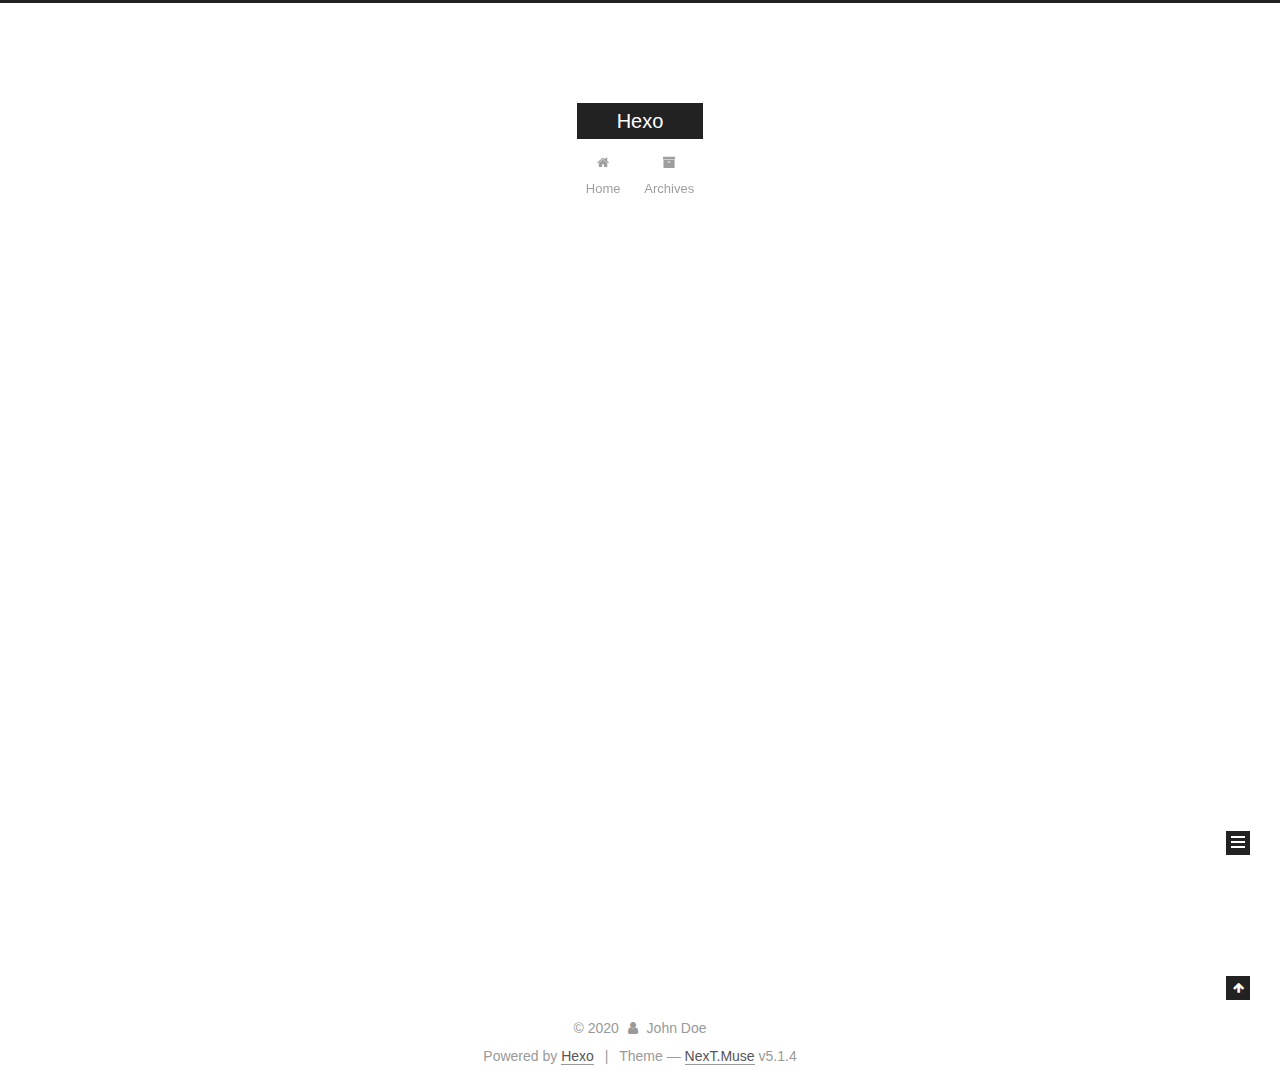
==== commit b34a6d24: "Site updated: 2020-03-25 22:36:02" ====
--- a/index.html
+++ b/index.html
@@ -1,263 +1,845 @@
 <!DOCTYPE html>
-<html>
+
+
+
+  
+
+
+<html class="theme-next muse use-motion" lang="en">
 <head>
-  <meta charset="utf-8">
-  
-
-  
-  <title>Hexo</title>
-  <meta name="viewport" content="width=device-width, initial-scale=1, maximum-scale=1">
-  <meta property="og:type" content="website">
+  <meta charset="UTF-8"/>
+<meta http-equiv="X-UA-Compatible" content="IE=edge" />
+<meta name="viewport" content="width=device-width, initial-scale=1, maximum-scale=1"/>
+<meta name="theme-color" content="#222">
+
+
+
+
+
+
+
+
+
+<meta http-equiv="Cache-Control" content="no-transform" />
+<meta http-equiv="Cache-Control" content="no-siteapp" />
+
+
+
+
+
+
+
+
+
+
+
+
+
+
+
+
+  
+  
+  <link href="/lib/fancybox/source/jquery.fancybox.css?v=2.1.5" rel="stylesheet" type="text/css" />
+
+
+
+
+
+
+
+<link href="/lib/font-awesome/css/font-awesome.min.css?v=4.6.2" rel="stylesheet" type="text/css" />
+
+<link href="/css/main.css?v=5.1.4" rel="stylesheet" type="text/css" />
+
+
+  <link rel="apple-touch-icon" sizes="180x180" href="/images/apple-touch-icon-next.png?v=5.1.4">
+
+
+  <link rel="icon" type="image/png" sizes="32x32" href="/images/favicon-32x32-next.png?v=5.1.4">
+
+
+  <link rel="icon" type="image/png" sizes="16x16" href="/images/favicon-16x16-next.png?v=5.1.4">
+
+
+  <link rel="mask-icon" href="/images/logo.svg?v=5.1.4" color="#222">
+
+
+
+
+
+  <meta name="keywords" content="Hexo, NexT" />
+
+
+
+
+
+
+
+
+
+
+<meta property="og:type" content="website">
 <meta property="og:title" content="Hexo">
 <meta property="og:url" content="http://yoursite.com/index.html">
 <meta property="og:site_name" content="Hexo">
 <meta property="og:locale" content="en_US">
 <meta property="article:author" content="John Doe">
 <meta name="twitter:card" content="summary">
-  
-    <link rel="alternate" href="/atom.xml" title="Hexo" type="application/atom+xml">
-  
-  
-    <link rel="icon" href="/favicon.png">
-  
-  
-    <link href="//fonts.googleapis.com/css?family=Source+Code+Pro" rel="stylesheet" type="text/css">
-  
-  
-<link rel="stylesheet" href="/css/style.css">
+
+
+
+<script type="text/javascript" id="hexo.configurations">
+  var NexT = window.NexT || {};
+  var CONFIG = {
+    root: '/',
+    scheme: 'Muse',
+    version: '5.1.4',
+    sidebar: {"position":"left","display":"post","offset":12,"b2t":false,"scrollpercent":false,"onmobile":false},
+    fancybox: true,
+    tabs: true,
+    motion: {"enable":true,"async":false,"transition":{"post_block":"fadeIn","post_header":"slideDownIn","post_body":"slideDownIn","coll_header":"slideLeftIn","sidebar":"slideUpIn"}},
+    duoshuo: {
+      userId: '0',
+      author: 'Author'
+    },
+    algolia: {
+      applicationID: '',
+      apiKey: '',
+      indexName: '',
+      hits: {"per_page":10},
+      labels: {"input_placeholder":"Search for Posts","hits_empty":"We didn't find any results for the search: ${query}","hits_stats":"${hits} results found in ${time} ms"}
+    }
+  };
+</script>
+
+
+
+  <link rel="canonical" href="http://yoursite.com/"/>
+
+
+
+
+
+  <title>Hexo</title>
+  
+
+
+
+
+
+
+
 
 <meta name="generator" content="Hexo 4.2.0"></head>
 
-<body>
-  <div id="container">
-    <div id="wrap">
-      <header id="header">
-  <div id="banner"></div>
-  <div id="header-outer" class="outer">
-    <div id="header-title" class="inner">
-      <h1 id="logo-wrap">
-        <a href="/" id="logo">Hexo</a>
-      </h1>
-      
+<body itemscope itemtype="http://schema.org/WebPage" lang="en">
+
+  
+  
+    
+  
+
+  <div class="container sidebar-position-left 
+  page-home">
+    <div class="headband"></div>
+
+    <header id="header" class="header" itemscope itemtype="http://schema.org/WPHeader">
+      <div class="header-inner"><div class="site-brand-wrapper">
+  <div class="site-meta ">
+    
+
+    <div class="custom-logo-site-title">
+      <a href="/"  class="brand" rel="start">
+        <span class="logo-line-before"><i></i></span>
+        <span class="site-title">Hexo</span>
+        <span class="logo-line-after"><i></i></span>
+      </a>
     </div>
-    <div id="header-inner" class="inner">
-      <nav id="main-nav">
-        <a id="main-nav-toggle" class="nav-icon"></a>
-        
-          <a class="main-nav-link" href="/">Home</a>
-        
-          <a class="main-nav-link" href="/archives">Archives</a>
-        
-      </nav>
-      <nav id="sub-nav">
-        
-          <a id="nav-rss-link" class="nav-icon" href="/atom.xml" title="RSS Feed"></a>
-        
-        <a id="nav-search-btn" class="nav-icon" title="Search"></a>
-      </nav>
-      <div id="search-form-wrap">
-        <form action="//google.com/search" method="get" accept-charset="UTF-8" class="search-form"><input type="search" name="q" class="search-form-input" placeholder="Search"><button type="submit" class="search-form-submit">&#xF002;</button><input type="hidden" name="sitesearch" value="http://yoursite.com"></form>
-      </div>
+      
+        <p class="site-subtitle"></p>
+      
+  </div>
+
+  <div class="site-nav-toggle">
+    <button>
+      <span class="btn-bar"></span>
+      <span class="btn-bar"></span>
+      <span class="btn-bar"></span>
+    </button>
+  </div>
+</div>
+
+<nav class="site-nav">
+  
+
+  
+    <ul id="menu" class="menu">
+      
+        
+        <li class="menu-item menu-item-home">
+          <a href="/%20" rel="section">
+            
+              <i class="menu-item-icon fa fa-fw fa-home"></i> <br />
+            
+            Home
+          </a>
+        </li>
+      
+        
+        <li class="menu-item menu-item-archives">
+          <a href="/archives/%20" rel="section">
+            
+              <i class="menu-item-icon fa fa-fw fa-archive"></i> <br />
+            
+            Archives
+          </a>
+        </li>
+      
+
+      
+    </ul>
+  
+
+  
+</nav>
+
+
+
+ </div>
+    </header>
+
+    <main id="main" class="main">
+      <div class="main-inner">
+        <div class="content-wrap">
+          <div id="content" class="content">
+            
+  <section id="posts" class="posts-expand">
+    
+      
+
+  
+
+  
+  
+  
+
+  <article class="post post-type-normal" itemscope itemtype="http://schema.org/Article">
+  
+  
+  
+  <div class="post-block">
+    <link itemprop="mainEntityOfPage" href="http://yoursite.com/2020/03/25/oracle/">
+
+    <span hidden itemprop="author" itemscope itemtype="http://schema.org/Person">
+      <meta itemprop="name" content="John Doe">
+      <meta itemprop="description" content="">
+      <meta itemprop="image" content="/images/avatar.gif">
+    </span>
+
+    <span hidden itemprop="publisher" itemscope itemtype="http://schema.org/Organization">
+      <meta itemprop="name" content="Hexo">
+    </span>
+
+    
+      <header class="post-header">
+
+        
+        
+          <h1 class="post-title" itemprop="name headline">
+                
+                <a class="post-title-link" href="/2020/03/25/oracle/" itemprop="url">oracle</a></h1>
+        
+
+        <div class="post-meta">
+          <span class="post-time">
+            
+              <span class="post-meta-item-icon">
+                <i class="fa fa-calendar-o"></i>
+              </span>
+              
+                <span class="post-meta-item-text">Posted on</span>
+              
+              <time title="Post created" itemprop="dateCreated datePublished" datetime="2020-03-25T21:56:31+08:00">
+                2020-03-25
+              </time>
+            
+
+            
+
+            
+          </span>
+
+          
+
+          
+            
+          
+
+          
+          
+
+          
+
+          
+
+          
+
+        </div>
+      </header>
+    
+
+    
+    
+    
+    <div class="post-body" itemprop="articleBody">
+
+      
+      
+
+      
+        
+          
+            
+          
+        
+      
+    </div>
+    
+    
+    
+
+    
+
+    
+
+    
+
+    <footer class="post-footer">
+      
+
+      
+
+      
+
+      
+      
+        <div class="post-eof"></div>
+      
+    </footer>
+  </div>
+  
+  
+  
+  </article>
+
+
+    
+      
+
+  
+
+  
+  
+  
+
+  <article class="post post-type-normal" itemscope itemtype="http://schema.org/Article">
+  
+  
+  
+  <div class="post-block">
+    <link itemprop="mainEntityOfPage" href="http://yoursite.com/2020/03/25/mysql/">
+
+    <span hidden itemprop="author" itemscope itemtype="http://schema.org/Person">
+      <meta itemprop="name" content="John Doe">
+      <meta itemprop="description" content="">
+      <meta itemprop="image" content="/images/avatar.gif">
+    </span>
+
+    <span hidden itemprop="publisher" itemscope itemtype="http://schema.org/Organization">
+      <meta itemprop="name" content="Hexo">
+    </span>
+
+    
+      <header class="post-header">
+
+        
+        
+          <h1 class="post-title" itemprop="name headline">
+                
+                <a class="post-title-link" href="/2020/03/25/mysql/" itemprop="url">mysql</a></h1>
+        
+
+        <div class="post-meta">
+          <span class="post-time">
+            
+              <span class="post-meta-item-icon">
+                <i class="fa fa-calendar-o"></i>
+              </span>
+              
+                <span class="post-meta-item-text">Posted on</span>
+              
+              <time title="Post created" itemprop="dateCreated datePublished" datetime="2020-03-25T21:31:02+08:00">
+                2020-03-25
+              </time>
+            
+
+            
+
+            
+          </span>
+
+          
+
+          
+            
+          
+
+          
+          
+
+          
+
+          
+
+          
+
+        </div>
+      </header>
+    
+
+    
+    
+    
+    <div class="post-body" itemprop="articleBody">
+
+      
+      
+
+      
+        
+          
+            
+          
+        
+      
+    </div>
+    
+    
+    
+
+    
+
+    
+
+    
+
+    <footer class="post-footer">
+      
+
+      
+
+      
+
+      
+      
+        <div class="post-eof"></div>
+      
+    </footer>
+  </div>
+  
+  
+  
+  </article>
+
+
+    
+      
+
+  
+
+  
+  
+  
+
+  <article class="post post-type-normal" itemscope itemtype="http://schema.org/Article">
+  
+  
+  
+  <div class="post-block">
+    <link itemprop="mainEntityOfPage" href="http://yoursite.com/2020/03/25/jvm%E8%99%9A%E6%8B%9F%E6%9C%BA/">
+
+    <span hidden itemprop="author" itemscope itemtype="http://schema.org/Person">
+      <meta itemprop="name" content="John Doe">
+      <meta itemprop="description" content="">
+      <meta itemprop="image" content="/images/avatar.gif">
+    </span>
+
+    <span hidden itemprop="publisher" itemscope itemtype="http://schema.org/Organization">
+      <meta itemprop="name" content="Hexo">
+    </span>
+
+    
+      <header class="post-header">
+
+        
+        
+          <h1 class="post-title" itemprop="name headline">
+                
+                <a class="post-title-link" href="/2020/03/25/jvm%E8%99%9A%E6%8B%9F%E6%9C%BA/" itemprop="url">jvm虚拟机</a></h1>
+        
+
+        <div class="post-meta">
+          <span class="post-time">
+            
+              <span class="post-meta-item-icon">
+                <i class="fa fa-calendar-o"></i>
+              </span>
+              
+                <span class="post-meta-item-text">Posted on</span>
+              
+              <time title="Post created" itemprop="dateCreated datePublished" datetime="2020-03-25T21:22:56+08:00">
+                2020-03-25
+              </time>
+            
+
+            
+
+            
+          </span>
+
+          
+
+          
+            
+          
+
+          
+          
+
+          
+
+          
+
+          
+
+        </div>
+      </header>
+    
+
+    
+    
+    
+    <div class="post-body" itemprop="articleBody">
+
+      
+      
+
+      
+        
+          
+            <figure class="highlight java"><table><tr><td class="gutter"><pre><span class="line">1</span><br><span class="line">2</span><br></pre></td><td class="code"><pre><span class="line"></span><br><span class="line"></span><br></pre></td></tr></table></figure>
+          
+        
+      
+    </div>
+    
+    
+    
+
+    
+
+    
+
+    
+
+    <footer class="post-footer">
+      
+
+      
+
+      
+
+      
+      
+        <div class="post-eof"></div>
+      
+    </footer>
+  </div>
+  
+  
+  
+  </article>
+
+
+    
+  </section>
+
+  
+
+
+          </div>
+          
+
+
+          
+
+        </div>
+        
+          
+  
+  <div class="sidebar-toggle">
+    <div class="sidebar-toggle-line-wrap">
+      <span class="sidebar-toggle-line sidebar-toggle-line-first"></span>
+      <span class="sidebar-toggle-line sidebar-toggle-line-middle"></span>
+      <span class="sidebar-toggle-line sidebar-toggle-line-last"></span>
     </div>
   </div>
-</header>
-      <div class="outer">
-        <section id="main">
-  
-    <article id="post-oracle" class="article article-type-post" itemscope itemprop="blogPost">
-  <div class="article-meta">
-    <a href="/2020/03/25/oracle/" class="article-date">
-  <time datetime="2020-03-25T13:56:31.000Z" itemprop="datePublished">2020-03-25</time>
-</a>
-    
+
+  <aside id="sidebar" class="sidebar">
+    
+    <div class="sidebar-inner">
+
+      
+
+      
+
+      <section class="site-overview-wrap sidebar-panel sidebar-panel-active">
+        <div class="site-overview">
+          <div class="site-author motion-element" itemprop="author" itemscope itemtype="http://schema.org/Person">
+            
+              <p class="site-author-name" itemprop="name">John Doe</p>
+              <p class="site-description motion-element" itemprop="description"></p>
+          </div>
+
+          <nav class="site-state motion-element">
+
+            
+              <div class="site-state-item site-state-posts">
+              
+                <a href="/archives/%20%7C%7C%20archive">
+              
+                  <span class="site-state-item-count">3</span>
+                  <span class="site-state-item-name">posts</span>
+                </a>
+              </div>
+            
+
+            
+
+            
+
+          </nav>
+
+          
+
+          
+
+          
+          
+
+          
+          
+
+          
+
+        </div>
+      </section>
+
+      
+
+      
+
+    </div>
+  </aside>
+
+
+        
+      </div>
+    </main>
+
+    <footer id="footer" class="footer">
+      <div class="footer-inner">
+        <div class="copyright">&copy; <span itemprop="copyrightYear">2020</span>
+  <span class="with-love">
+    <i class="fa fa-user"></i>
+  </span>
+  <span class="author" itemprop="copyrightHolder">John Doe</span>
+
+  
+</div>
+
+
+  <div class="powered-by">Powered by <a class="theme-link" target="_blank" href="https://hexo.io">Hexo</a></div>
+
+
+
+  <span class="post-meta-divider">|</span>
+
+
+
+  <div class="theme-info">Theme &mdash; <a class="theme-link" target="_blank" href="https://github.com/iissnan/hexo-theme-next">NexT.Muse</a> v5.1.4</div>
+
+
+
+
+        
+
+
+
+
+
+
+
+        
+      </div>
+    </footer>
+
+    
+      <div class="back-to-top">
+        <i class="fa fa-arrow-up"></i>
+        
+      </div>
+    
+
+    
+
   </div>
-  <div class="article-inner">
-    
-    
-      <header class="article-header">
-        
-  
-    <h1 itemprop="name">
-      <a class="article-title" href="/2020/03/25/oracle/">oracle</a>
-    </h1>
-  
-
-      </header>
-    
-    <div class="article-entry" itemprop="articleBody">
-      
-        
-      
-    </div>
-    <footer class="article-footer">
-      <a data-url="http://yoursite.com/2020/03/25/oracle/" data-id="ck87e5z0r00004cpr0bsl2qwv" class="article-share-link">Share</a>
-      
-      
-    </footer>
-  </div>
-  
-</article>
-
-
-  
-    <article id="post-mysql" class="article article-type-post" itemscope itemprop="blogPost">
-  <div class="article-meta">
-    <a href="/2020/03/25/mysql/" class="article-date">
-  <time datetime="2020-03-25T13:31:02.000Z" itemprop="datePublished">2020-03-25</time>
-</a>
-    
-  </div>
-  <div class="article-inner">
-    
-    
-      <header class="article-header">
-        
-  
-    <h1 itemprop="name">
-      <a class="article-title" href="/2020/03/25/mysql/">mysql</a>
-    </h1>
-  
-
-      </header>
-    
-    <div class="article-entry" itemprop="articleBody">
-      
-        
-      
-    </div>
-    <footer class="article-footer">
-      <a data-url="http://yoursite.com/2020/03/25/mysql/" data-id="ck87e4ynd0001c4pr245x0ml3" class="article-share-link">Share</a>
-      
-      
-    </footer>
-  </div>
-  
-</article>
-
-
-  
-    <article id="post-jvm虚拟机" class="article article-type-post" itemscope itemprop="blogPost">
-  <div class="article-meta">
-    <a href="/2020/03/25/jvm%E8%99%9A%E6%8B%9F%E6%9C%BA/" class="article-date">
-  <time datetime="2020-03-25T13:22:56.000Z" itemprop="datePublished">2020-03-25</time>
-</a>
-    
-  </div>
-  <div class="article-inner">
-    
-    
-      <header class="article-header">
-        
-  
-    <h1 itemprop="name">
-      <a class="article-title" href="/2020/03/25/jvm%E8%99%9A%E6%8B%9F%E6%9C%BA/">jvm虚拟机</a>
-    </h1>
-  
-
-      </header>
-    
-    <div class="article-entry" itemprop="articleBody">
-      
-        <figure class="highlight java"><table><tr><td class="gutter"><pre><span class="line">1</span><br><span class="line">2</span><br></pre></td><td class="code"><pre><span class="line"></span><br><span class="line"></span><br></pre></td></tr></table></figure>
-      
-    </div>
-    <footer class="article-footer">
-      <a data-url="http://yoursite.com/2020/03/25/jvm%E8%99%9A%E6%8B%9F%E6%9C%BA/" data-id="ck87e4yn70000c4prhvlnbwdo" class="article-share-link">Share</a>
-      
-      
-    </footer>
-  </div>
-  
-</article>
-
-
-  
-
-
-</section>
-        
-          <aside id="sidebar">
-  
-    
-
-  
-    
-
-  
-    
-  
-    
-  <div class="widget-wrap">
-    <h3 class="widget-title">Archives</h3>
-    <div class="widget">
-      <ul class="archive-list"><li class="archive-list-item"><a class="archive-list-link" href="/archives/2020/03/">March 2020</a></li></ul>
-    </div>
-  </div>
-
-
-  
-    
-  <div class="widget-wrap">
-    <h3 class="widget-title">Recent Posts</h3>
-    <div class="widget">
-      <ul>
-        
-          <li>
-            <a href="/2020/03/25/oracle/">oracle</a>
-          </li>
-        
-          <li>
-            <a href="/2020/03/25/mysql/">mysql</a>
-          </li>
-        
-          <li>
-            <a href="/2020/03/25/jvm%E8%99%9A%E6%8B%9F%E6%9C%BA/">jvm虚拟机</a>
-          </li>
-        
-      </ul>
-    </div>
-  </div>
-
-  
-</aside>
-        
-      </div>
-      <footer id="footer">
-  
-  <div class="outer">
-    <div id="footer-info" class="inner">
-      &copy; 2020 John Doe<br>
-      Powered by <a href="http://hexo.io/" target="_blank">Hexo</a>
-    </div>
-  </div>
-</footer>
-    </div>
-    <nav id="mobile-nav">
-  
-    <a href="/" class="mobile-nav-link">Home</a>
-  
-    <a href="/archives" class="mobile-nav-link">Archives</a>
-  
-</nav>
-    
-
-<script src="//ajax.googleapis.com/ajax/libs/jquery/2.0.3/jquery.min.js"></script>
-
-
-  
-<link rel="stylesheet" href="/fancybox/jquery.fancybox.css">
-
-  
-<script src="/fancybox/jquery.fancybox.pack.js"></script>
-
-
-
-
-<script src="/js/script.js"></script>
-
-
-
-
-  </div>
+
+  
+
+<script type="text/javascript">
+  if (Object.prototype.toString.call(window.Promise) !== '[object Function]') {
+    window.Promise = null;
+  }
+</script>
+
+
+
+
+
+
+
+
+
+  
+
+
+
+
+
+
+
+
+
+
+
+
+  
+  
+    <script type="text/javascript" src="/lib/jquery/index.js?v=2.1.3"></script>
+  
+
+  
+  
+    <script type="text/javascript" src="/lib/fastclick/lib/fastclick.min.js?v=1.0.6"></script>
+  
+
+  
+  
+    <script type="text/javascript" src="/lib/jquery_lazyload/jquery.lazyload.js?v=1.9.7"></script>
+  
+
+  
+  
+    <script type="text/javascript" src="/lib/velocity/velocity.min.js?v=1.2.1"></script>
+  
+
+  
+  
+    <script type="text/javascript" src="/lib/velocity/velocity.ui.min.js?v=1.2.1"></script>
+  
+
+  
+  
+    <script type="text/javascript" src="/lib/fancybox/source/jquery.fancybox.pack.js?v=2.1.5"></script>
+  
+
+
+  
+
+
+  <script type="text/javascript" src="/js/src/utils.js?v=5.1.4"></script>
+
+  <script type="text/javascript" src="/js/src/motion.js?v=5.1.4"></script>
+
+
+
+  
+  
+
+  
+
+  
+
+
+  <script type="text/javascript" src="/js/src/bootstrap.js?v=5.1.4"></script>
+
+
+
+  
+
+
+  
+
+
+
+
+	
+
+
+
+
+
+  
+
+
+
+
+
+  
+
+
+
+
+
+
+
+
+
+
+
+
+  
+
+
+
+
+
+  
+
+  
+
+  
+
+  
+  
+
+  
+
+  
+
+  
+
 </body>
-</html>+</html>
--- a/css/main.css
+++ b/css/main.css
@@ -0,0 +1,2662 @@
+/* normalize.css v3.0.2 | MIT License | git.io/normalize */
+html {
+  font-family: sans-serif; /* 1 */
+  -ms-text-size-adjust: 100%; /* 2 */
+  -webkit-text-size-adjust: 100%; /* 2 */
+}
+body {
+  margin: 0;
+}
+article,
+aside,
+details,
+figcaption,
+figure,
+footer,
+header,
+hgroup,
+main,
+menu,
+nav,
+section,
+summary {
+  display: block;
+}
+audio,
+canvas,
+progress,
+video {
+  display: inline-block; /* 1 */
+  vertical-align: baseline; /* 2 */
+}
+audio:not([controls]) {
+  display: none;
+  height: 0;
+}
+[hidden],
+template {
+  display: none;
+}
+a {
+  background-color: transparent;
+}
+a:active,
+a:hover {
+  outline: 0;
+}
+abbr[title] {
+  border-bottom: 1px dotted;
+}
+b,
+strong {
+  font-weight: bold;
+}
+dfn {
+  font-style: italic;
+}
+h1 {
+  font-size: 2em;
+  margin: 0.67em 0;
+}
+mark {
+  background: #ff0;
+  color: #000;
+}
+small {
+  font-size: 80%;
+}
+sub,
+sup {
+  font-size: 75%;
+  line-height: 0;
+  position: relative;
+  vertical-align: baseline;
+}
+sup {
+  top: -0.5em;
+}
+sub {
+  bottom: -0.25em;
+}
+img {
+  border: 0;
+}
+svg:not(:root) {
+  overflow: hidden;
+}
+figure {
+  margin: 1em 40px;
+}
+hr {
+  -moz-box-sizing: content-box;
+  box-sizing: content-box;
+  height: 0;
+}
+pre {
+  overflow: auto;
+}
+code,
+kbd,
+pre,
+samp {
+  font-family: monospace, monospace;
+  font-size: 1em;
+}
+button,
+input,
+optgroup,
+select,
+textarea {
+  color: inherit; /* 1 */
+  font: inherit; /* 2 */
+  margin: 0; /* 3 */
+}
+button {
+  overflow: visible;
+}
+button,
+select {
+  text-transform: none;
+}
+button,
+html input[type="button"],
+input[type="reset"],
+input[type="submit"] {
+  -webkit-appearance: button; /* 2 */
+  cursor: pointer; /* 3 */
+}
+button[disabled],
+html input[disabled] {
+  cursor: default;
+}
+button::-moz-focus-inner,
+input::-moz-focus-inner {
+  border: 0;
+  padding: 0;
+}
+input {
+  line-height: normal;
+}
+input[type="checkbox"],
+input[type="radio"] {
+  box-sizing: border-box; /* 1 */
+  padding: 0; /* 2 */
+}
+input[type="number"]::-webkit-inner-spin-button,
+input[type="number"]::-webkit-outer-spin-button {
+  height: auto;
+}
+input[type="search"] {
+  -webkit-appearance: textfield; /* 1 */
+  -moz-box-sizing: content-box;
+  -webkit-box-sizing: content-box; /* 2 */
+  box-sizing: content-box;
+}
+input[type="search"]::-webkit-search-cancel-button,
+input[type="search"]::-webkit-search-decoration {
+  -webkit-appearance: none;
+}
+fieldset {
+  border: 1px solid #c0c0c0;
+  margin: 0 2px;
+  padding: 0.35em 0.625em 0.75em;
+}
+legend {
+  border: 0; /* 1 */
+  padding: 0; /* 2 */
+}
+textarea {
+  overflow: auto;
+}
+optgroup {
+  font-weight: bold;
+}
+table {
+  border-collapse: collapse;
+  border-spacing: 0;
+}
+td,
+th {
+  padding: 0;
+}
+::selection {
+  background: #262a30;
+  color: #fff;
+}
+body {
+  position: relative;
+  font-family: 'Lato', "PingFang SC", "Microsoft YaHei", sans-serif;
+  font-size: 14px;
+  line-height: 2;
+  color: #555;
+  background: #fff;
+}
+@media (max-width: 767px) {
+  body {
+    padding-right: 0 !important;
+  }
+}
+@media (min-width: 768px) and (max-width: 991px) {
+  body {
+    padding-right: 0 !important;
+  }
+}
+@media (min-width: 1600px) {
+  body {
+    font-size: 16px;
+  }
+}
+h1,
+h2,
+h3,
+h4,
+h5,
+h6 {
+  margin: 0;
+  padding: 0;
+  font-weight: bold;
+  line-height: 1.5;
+  font-family: 'Lato', "PingFang SC", "Microsoft YaHei", sans-serif;
+}
+h2,
+h3,
+h4,
+h5,
+h6 {
+  margin: 20px 0 15px;
+}
+h1 {
+  font-size: 22px;
+}
+@media (max-width: 767px) {
+  h1 {
+    font-size: 18px;
+  }
+}
+h2 {
+  font-size: 20px;
+}
+@media (max-width: 767px) {
+  h2 {
+    font-size: 16px;
+  }
+}
+h3 {
+  font-size: 18px;
+}
+@media (max-width: 767px) {
+  h3 {
+    font-size: 14px;
+  }
+}
+h4 {
+  font-size: 16px;
+}
+@media (max-width: 767px) {
+  h4 {
+    font-size: 12px;
+  }
+}
+h5 {
+  font-size: 14px;
+}
+@media (max-width: 767px) {
+  h5 {
+    font-size: 10px;
+  }
+}
+h6 {
+  font-size: 12px;
+}
+@media (max-width: 767px) {
+  h6 {
+    font-size: 8px;
+  }
+}
+p {
+  margin: 0 0 20px 0;
+}
+a {
+  color: #555;
+  text-decoration: none;
+  outline: none;
+  border-bottom: 1px solid #999;
+  word-wrap: break-word;
+}
+a:hover {
+  color: #222;
+  border-bottom-color: #222;
+}
+blockquote {
+  margin: 0;
+  padding: 0;
+}
+img {
+  display: block;
+  margin: auto;
+  max-width: 100%;
+  height: auto;
+}
+hr {
+  margin: 40px 0;
+  height: 3px;
+  border: none;
+  background-color: #ddd;
+  background-image: repeating-linear-gradient(-45deg, #fff, #fff 4px, transparent 4px, transparent 8px);
+}
+blockquote {
+  padding: 0 15px;
+  color: #666;
+  border-left: 4px solid #ddd;
+}
+blockquote cite::before {
+  content: "-";
+  padding: 0 5px;
+}
+dt {
+  font-weight: 700;
+}
+dd {
+  margin: 0;
+  padding: 0;
+}
+kbd {
+  border: 1px solid #ccc;
+  border-radius: 0.2em;
+  box-shadow: 0.1em 0.1em 0.2em rgba(0,0,0,0.1);
+  background-color: #f9f9f9;
+  font-family: inherit;
+  background-image: -webkit-linear-gradient(top, #eee, #fff, #eee);
+  padding: 0.1em 0.3em;
+  white-space: nowrap;
+}
+.text-left {
+  text-align: left;
+}
+.text-center {
+  text-align: center;
+}
+.text-right {
+  text-align: right;
+}
+.text-justify {
+  text-align: justify;
+}
+.text-nowrap {
+  white-space: nowrap;
+}
+.text-lowercase {
+  text-transform: lowercase;
+}
+.text-uppercase {
+  text-transform: uppercase;
+}
+.text-capitalize {
+  text-transform: capitalize;
+}
+.center-block {
+  display: block;
+  margin-left: auto;
+  margin-right: auto;
+}
+.clearfix:before,
+.clearfix:after {
+  content: " ";
+  display: table;
+}
+.clearfix:after {
+  clear: both;
+}
+.pullquote {
+  width: 45%;
+}
+.pullquote.left {
+  float: left;
+  margin-left: 5px;
+  margin-right: 10px;
+}
+.pullquote.right {
+  float: right;
+  margin-left: 10px;
+  margin-right: 5px;
+}
+.affix.affix.affix {
+  position: fixed;
+}
+.translation {
+  margin-top: -20px;
+  font-size: 14px;
+  color: #999;
+}
+.scrollbar-measure {
+  width: 100px;
+  height: 100px;
+  overflow: scroll;
+  position: absolute;
+  top: -9999px;
+}
+.use-motion .motion-element {
+  opacity: 0;
+}
+table {
+  margin: 20px 0;
+  width: 100%;
+  border-collapse: collapse;
+  border-spacing: 0;
+  border: 1px solid #ddd;
+  font-size: 14px;
+  table-layout: fixed;
+  word-wrap: break-all;
+}
+table>tbody>tr:nth-of-type(odd) {
+  background-color: #f9f9f9;
+}
+table>tbody>tr:hover {
+  background-color: #f5f5f5;
+}
+caption,
+th,
+td {
+  padding: 8px;
+  text-align: left;
+  vertical-align: middle;
+  font-weight: normal;
+}
+th,
+td {
+  border-bottom: 3px solid #ddd;
+  border-right: 1px solid #eee;
+}
+th {
+  padding-bottom: 10px;
+  font-weight: 700;
+}
+td {
+  border-bottom-width: 1px;
+}
+html,
+body {
+  height: 100%;
+}
+.container {
+  position: relative;
+  min-height: 100%;
+}
+.header-inner {
+  margin: 0 auto;
+  padding: 100px 0 70px;
+  width: 700px;
+}
+@media (min-width: 1600px) {
+  .container .header-inner {
+    width: 900px;
+  }
+}
+.main {
+  padding-bottom: 150px;
+}
+.main-inner {
+  margin: 0 auto;
+  width: 700px;
+}
+@media (min-width: 1600px) {
+  .container .main-inner {
+    width: 900px;
+  }
+}
+.footer {
+  position: absolute;
+  left: 0;
+  bottom: 0;
+  width: 100%;
+  min-height: 50px;
+}
+.footer-inner {
+  box-sizing: border-box;
+  margin: 20px auto;
+  width: 700px;
+}
+@media (min-width: 1600px) {
+  .container .footer-inner {
+    width: 900px;
+  }
+}
+pre,
+.highlight {
+  overflow: auto;
+  margin: 20px 0;
+  padding: 0;
+  font-size: 13px;
+  color: #4d4d4c;
+  background: #f7f7f7;
+  line-height: 1.6;
+}
+pre,
+code {
+  font-family: consolas, Menlo, "PingFang SC", "Microsoft YaHei", monospace;
+}
+code {
+  padding: 2px 4px;
+  word-wrap: break-word;
+  color: #555;
+  background: #eee;
+  border-radius: 3px;
+  font-size: 13px;
+}
+pre {
+  padding: 10px;
+}
+pre code {
+  padding: 0;
+  color: #4d4d4c;
+  background: none;
+  text-shadow: none;
+}
+.highlight {
+  border-radius: 1px;
+}
+.highlight pre {
+  border: none;
+  margin: 0;
+  padding: 10px 0;
+}
+.highlight table {
+  margin: 0;
+  width: auto;
+  border: none;
+}
+.highlight td {
+  border: none;
+  padding: 0;
+}
+.highlight figcaption {
+  font-size: 1em;
+  color: #4d4d4c;
+  line-height: 1em;
+  margin-bottom: 1em;
+}
+.highlight figcaption:before,
+.highlight figcaption:after {
+  content: " ";
+  display: table;
+}
+.highlight figcaption:after {
+  clear: both;
+}
+.highlight figcaption a {
+  float: right;
+  color: #4d4d4c;
+}
+.highlight figcaption a:hover {
+  border-bottom-color: #4d4d4c;
+}
+.highlight .gutter pre {
+  padding-left: 10px;
+  padding-right: 10px;
+  color: #869194;
+  text-align: right;
+  background-color: #eff2f3;
+}
+.highlight .code pre {
+  width: 100%;
+  padding-left: 10px;
+  padding-right: 10px;
+  background-color: #f7f7f7;
+}
+.highlight .line {
+  height: 20px;
+}
+.gutter {
+  -webkit-user-select: none;
+  -moz-user-select: none;
+  -ms-user-select: none;
+  user-select: none;
+}
+.gist table {
+  width: auto;
+}
+.gist table td {
+  border: none;
+}
+pre .deletion {
+  background: #fdd;
+}
+pre .addition {
+  background: #dfd;
+}
+pre .meta {
+  color: #8959a8;
+}
+pre .comment {
+  color: #8e908c;
+}
+pre .variable,
+pre .attribute,
+pre .tag,
+pre .regexp,
+pre .ruby .constant,
+pre .xml .tag .title,
+pre .xml .pi,
+pre .xml .doctype,
+pre .html .doctype,
+pre .css .id,
+pre .css .class,
+pre .css .pseudo {
+  color: #c82829;
+}
+pre .number,
+pre .preprocessor,
+pre .built_in,
+pre .literal,
+pre .params,
+pre .constant,
+pre .command {
+  color: #f5871f;
+}
+pre .ruby .class .title,
+pre .css .rules .attribute,
+pre .string,
+pre .value,
+pre .inheritance,
+pre .header,
+pre .ruby .symbol,
+pre .xml .cdata,
+pre .special,
+pre .number,
+pre .formula {
+  color: #718c00;
+}
+pre .title,
+pre .css .hexcolor {
+  color: #3e999f;
+}
+pre .function,
+pre .python .decorator,
+pre .python .title,
+pre .ruby .function .title,
+pre .ruby .title .keyword,
+pre .perl .sub,
+pre .javascript .title,
+pre .coffeescript .title {
+  color: #4271ae;
+}
+pre .keyword,
+pre .javascript .function {
+  color: #8959a8;
+}
+.full-image.full-image.full-image.full-image {
+  border: none;
+  max-width: 100%;
+  width: auto;
+  margin: 20px auto 25px;
+}
+@media (min-width: 992px) {
+  .full-image.full-image.full-image.full-image {
+    max-width: none;
+    width: 110%;
+    margin: 25px -5%;
+  }
+}
+.blockquote-center,
+.page-home .post-type-quote blockquote,
+.page-post-detail .post-type-quote blockquote {
+  position: relative;
+  margin: 40px 0;
+  padding: 0;
+  border-left: none;
+  text-align: center;
+}
+.blockquote-center::before,
+.page-home .post-type-quote blockquote::before,
+.page-post-detail .post-type-quote blockquote::before,
+.blockquote-center::after,
+.page-home .post-type-quote blockquote::after,
+.page-post-detail .post-type-quote blockquote::after {
+  position: absolute;
+  content: ' ';
+  display: block;
+  width: 100%;
+  height: 24px;
+  opacity: 0.2;
+  background-repeat: no-repeat;
+  background-position: 0 -6px;
+  background-size: 22px 22px;
+}
+.blockquote-center::before,
+.page-home .post-type-quote blockquote::before,
+.page-post-detail .post-type-quote blockquote::before {
+  top: -20px;
+  background-image: url("../images/quote-l.svg");
+  border-top: 1px solid #ccc;
+}
+.blockquote-center::after,
+.page-home .post-type-quote blockquote::after,
+.page-post-detail .post-type-quote blockquote::after {
+  bottom: -20px;
+  background-image: url("../images/quote-r.svg");
+  border-bottom: 1px solid #ccc;
+  background-position: 100% 8px;
+}
+.blockquote-center p,
+.page-home .post-type-quote blockquote p,
+.page-post-detail .post-type-quote blockquote p,
+.blockquote-center div,
+.page-home .post-type-quote blockquote div,
+.page-post-detail .post-type-quote blockquote div {
+  text-align: center;
+}
+.post .post-body .group-picture img {
+  box-sizing: border-box;
+  padding: 0 3px;
+  border: none;
+}
+.post .group-picture-row {
+  overflow: hidden;
+  margin-top: 6px;
+}
+.post .group-picture-row:first-child {
+  margin-top: 0;
+}
+.post .group-picture-column {
+  float: left;
+}
+.page-post-detail .post-body .group-picture-column {
+  float: none;
+  margin-top: 10px;
+  width: auto !important;
+}
+.page-post-detail .post-body .group-picture-column img {
+  margin: 0 auto;
+}
+.page-archive .group-picture-container {
+  overflow: hidden;
+}
+.page-archive .group-picture-row {
+  float: left;
+}
+.page-archive .group-picture-row:first-child {
+  margin-top: 6px;
+}
+.page-archive .group-picture-column {
+  max-width: 150px;
+  max-height: 150px;
+}
+.post-body .note {
+  position: relative;
+  padding: 15px;
+  margin-bottom: 20px;
+  border: 1px solid #eee;
+  border-left-width: 5px;
+  border-radius: 3px;
+}
+.post-body .note h2,
+.post-body .note h3,
+.post-body .note h4,
+.post-body .note h5,
+.post-body .note h6 {
+  margin-top: 0;
+  margin-bottom: 0;
+  border-bottom: initial;
+  padding-top: 0 !important;
+}
+.post-body .note p:first-child,
+.post-body .note ul:first-child,
+.post-body .note ol:first-child,
+.post-body .note table:first-child,
+.post-body .note pre:first-child,
+.post-body .note blockquote:first-child {
+  margin-top: 0;
+}
+.post-body .note p:last-child,
+.post-body .note ul:last-child,
+.post-body .note ol:last-child,
+.post-body .note table:last-child,
+.post-body .note pre:last-child,
+.post-body .note blockquote:last-child {
+  margin-bottom: 0;
+}
+.post-body .note.default {
+  border-left-color: #777;
+}
+.post-body .note.default h2,
+.post-body .note.default h3,
+.post-body .note.default h4,
+.post-body .note.default h5,
+.post-body .note.default h6 {
+  color: #777;
+}
+.post-body .note.primary {
+  border-left-color: #6f42c1;
+}
+.post-body .note.primary h2,
+.post-body .note.primary h3,
+.post-body .note.primary h4,
+.post-body .note.primary h5,
+.post-body .note.primary h6 {
+  color: #6f42c1;
+}
+.post-body .note.info {
+  border-left-color: #428bca;
+}
+.post-body .note.info h2,
+.post-body .note.info h3,
+.post-body .note.info h4,
+.post-body .note.info h5,
+.post-body .note.info h6 {
+  color: #428bca;
+}
+.post-body .note.success {
+  border-left-color: #5cb85c;
+}
+.post-body .note.success h2,
+.post-body .note.success h3,
+.post-body .note.success h4,
+.post-body .note.success h5,
+.post-body .note.success h6 {
+  color: #5cb85c;
+}
+.post-body .note.warning {
+  border-left-color: #f0ad4e;
+}
+.post-body .note.warning h2,
+.post-body .note.warning h3,
+.post-body .note.warning h4,
+.post-body .note.warning h5,
+.post-body .note.warning h6 {
+  color: #f0ad4e;
+}
+.post-body .note.danger {
+  border-left-color: #d9534f;
+}
+.post-body .note.danger h2,
+.post-body .note.danger h3,
+.post-body .note.danger h4,
+.post-body .note.danger h5,
+.post-body .note.danger h6 {
+  color: #d9534f;
+}
+.post-body .label {
+  display: inline;
+  padding: 0 2px;
+  white-space: nowrap;
+}
+.post-body .label.default {
+  background-color: #f0f0f0;
+}
+.post-body .label.primary {
+  background-color: #efe6f7;
+}
+.post-body .label.info {
+  background-color: #e5f2f8;
+}
+.post-body .label.success {
+  background-color: #e7f4e9;
+}
+.post-body .label.warning {
+  background-color: #fcf6e1;
+}
+.post-body .label.danger {
+  background-color: #fae8eb;
+}
+.post-body .tabs {
+  position: relative;
+  display: block;
+  margin-bottom: 20px;
+  padding-top: 10px;
+}
+.post-body .tabs ul.nav-tabs {
+  margin: 0;
+  padding: 0;
+  display: flex;
+  margin-bottom: -1px;
+}
+@media (max-width: 413px) {
+  .post-body .tabs ul.nav-tabs {
+    display: block;
+    margin-bottom: 5px;
+  }
+}
+.post-body .tabs ul.nav-tabs li.tab {
+  list-style-type: none !important;
+  margin: 0 0.25em 0 0;
+  border-top: 3px solid transparent;
+  border-left: 1px solid transparent;
+  border-right: 1px solid transparent;
+}
+@media (max-width: 413px) {
+  .post-body .tabs ul.nav-tabs li.tab {
+    margin: initial;
+    border-top: 1px solid transparent;
+    border-left: 3px solid transparent;
+    border-right: 1px solid transparent;
+    border-bottom: 1px solid transparent;
+  }
+}
+.post-body .tabs ul.nav-tabs li.tab a {
+  outline: 0;
+  border-bottom: initial;
+  display: block;
+  line-height: 1.8em;
+  padding: 0.25em 0.75em;
+  transition-duration: 0.2s;
+  transition-timing-function: ease-out;
+  transition-delay: 0s;
+}
+.post-body .tabs ul.nav-tabs li.tab a i {
+  width: 1.285714285714286em;
+}
+.post-body .tabs ul.nav-tabs li.tab.active {
+  border-top: 3px solid #fc6423;
+  border-left: 1px solid #ddd;
+  border-right: 1px solid #ddd;
+  background-color: #fff;
+}
+@media (max-width: 413px) {
+  .post-body .tabs ul.nav-tabs li.tab.active {
+    border-top: 1px solid #ddd;
+    border-left: 3px solid #fc6423;
+    border-right: 1px solid #ddd;
+    border-bottom: 1px solid #ddd;
+  }
+}
+.post-body .tabs ul.nav-tabs li.tab.active a {
+  cursor: default;
+  color: #555;
+}
+.post-body .tabs .tab-content {
+  background-color: #fff;
+}
+.post-body .tabs .tab-content .tab-pane {
+  border: 1px solid #ddd;
+  padding: 20px 20px 0 20px;
+}
+.post-body .tabs .tab-content .tab-pane:not(.active) {
+  display: none !important;
+}
+.post-body .tabs .tab-content .tab-pane.active {
+  display: block !important;
+}
+.btn {
+  display: inline-block;
+  padding: 0 20px;
+  font-size: 14px;
+  color: #fff;
+  background: #222;
+  border: 2px solid #222;
+  text-decoration: none;
+  border-radius: 0;
+  transition-property: background-color;
+  transition-duration: 0.2s;
+  transition-timing-function: ease-in-out;
+  transition-delay: 0s;
+  line-height: 2;
+}
+.btn:hover {
+  border-color: #222;
+  color: #222;
+  background: #fff;
+}
+.btn +.btn {
+  margin: 0 0 8px 8px;
+}
+.btn .fa-fw {
+  width: 1.285714285714286em;
+  text-align: left;
+}
+.btn-bar {
+  display: block;
+  width: 22px;
+  height: 2px;
+  background: #555;
+  border-radius: 1px;
+}
+.btn-bar+.btn-bar {
+  margin-top: 4px;
+}
+.pagination {
+  margin: 120px 0 40px;
+  text-align: center;
+  border-top: 1px solid #eee;
+}
+.page-number-basic,
+.pagination .prev,
+.pagination .next,
+.pagination .page-number,
+.pagination .space {
+  display: inline-block;
+  position: relative;
+  top: -1px;
+  margin: 0 10px;
+  padding: 0 11px;
+}
+@media (max-width: 767px) {
+  .page-number-basic,
+  .pagination .prev,
+  .pagination .next,
+  .pagination .page-number,
+  .pagination .space {
+    margin: 0 5px;
+  }
+}
+.pagination .prev,
+.pagination .next,
+.pagination .page-number {
+  border-bottom: 0;
+  border-top: 1px solid #eee;
+  transition-property: border-color;
+  transition-duration: 0.2s;
+  transition-timing-function: ease-in-out;
+  transition-delay: 0s;
+}
+.pagination .prev:hover,
+.pagination .next:hover,
+.pagination .page-number:hover {
+  border-top-color: #222;
+}
+.pagination .space {
+  padding: 0;
+  margin: 0;
+}
+.pagination .prev {
+  margin-left: 0;
+}
+.pagination .next {
+  margin-right: 0;
+}
+.pagination .page-number.current {
+  color: #fff;
+  background: #ccc;
+  border-top-color: #ccc;
+}
+@media (max-width: 767px) {
+  .pagination {
+    border-top: none;
+  }
+  .pagination .prev,
+  .pagination .next,
+  .pagination .page-number {
+    margin-bottom: 10px;
+    border-top: 0;
+    border-bottom: 1px solid #eee;
+    padding: 0 10px;
+  }
+  .pagination .prev:hover,
+  .pagination .next:hover,
+  .pagination .page-number:hover {
+    border-bottom-color: #222;
+  }
+}
+.comments {
+  margin: 60px 20px 0;
+}
+.tag-cloud {
+  text-align: center;
+}
+.tag-cloud a {
+  display: inline-block;
+  margin: 10px;
+}
+.back-to-top {
+  box-sizing: border-box;
+  position: fixed;
+  bottom: -100px;
+  right: 30px;
+  z-index: 1050;
+  padding: 0 6px;
+  width: 24px;
+  background: #222;
+  font-size: 12px;
+  opacity: 1;
+  color: #fff;
+  cursor: pointer;
+  text-align: center;
+  -webkit-transform: translateZ(0);
+  transition-property: bottom;
+  transition-duration: 0.2s;
+  transition-timing-function: ease-in-out;
+  transition-delay: 0s;
+}
+@media (min-width: 768px) and (max-width: 991px) {
+  .back-to-top {
+    display: none !important;
+  }
+}
+@media (max-width: 767px) {
+  .back-to-top {
+    display: none !important;
+  }
+}
+.back-to-top.back-to-top-on {
+  bottom: 19px;
+}
+.header {
+  background: transparent;
+}
+.header-inner {
+  position: relative;
+}
+.headband {
+  height: 3px;
+  background: #222;
+}
+.site-meta {
+  margin: 0;
+  text-align: center;
+}
+@media (max-width: 767px) {
+  .site-meta {
+    text-align: center;
+  }
+}
+.brand {
+  position: relative;
+  display: inline-block;
+  padding: 0 40px;
+  color: #fff;
+  background: #222;
+  border-bottom: none;
+}
+.brand:hover {
+  color: #fff;
+}
+.logo {
+  display: inline-block;
+  margin-right: 5px;
+  line-height: 36px;
+  vertical-align: top;
+}
+.site-title {
+  display: inline-block;
+  vertical-align: top;
+  line-height: 36px;
+  font-size: 20px;
+  font-weight: normal;
+  font-family: 'Lato', "PingFang SC", "Microsoft YaHei", sans-serif;
+}
+.site-subtitle {
+  margin-top: 10px;
+  font-size: 13px;
+  color: #999;
+}
+.use-motion .brand {
+  opacity: 0;
+}
+.use-motion .logo,
+.use-motion .site-title,
+.use-motion .site-subtitle {
+  opacity: 0;
+  position: relative;
+  top: -10px;
+}
+.site-nav-toggle {
+  display: none;
+  position: absolute;
+  top: 10px;
+  left: 10px;
+}
+@media (max-width: 767px) {
+  .site-nav-toggle {
+    display: block;
+  }
+}
+.site-nav-toggle button {
+  margin-top: 2px;
+  padding: 9px 10px;
+  background: transparent;
+  border: none;
+}
+@media (max-width: 767px) {
+  .site-nav {
+    display: none;
+    margin: 0 -10px;
+    padding: 0 10px;
+    clear: both;
+    border-top: 1px solid #ddd;
+  }
+}
+@media (min-width: 768px) and (max-width: 991px) {
+  .site-nav {
+    display: block !important;
+  }
+}
+@media (min-width: 992px) {
+  .site-nav {
+    display: block !important;
+  }
+}
+.menu {
+  margin-top: 20px;
+  padding-left: 0;
+  text-align: center;
+}
+.menu .menu-item {
+  display: inline-block;
+  margin: 0 10px;
+  list-style: none;
+}
+@media screen and (max-width: 767px) {
+  .menu .menu-item {
+    margin-top: 10px;
+  }
+}
+.menu .menu-item a {
+  display: block;
+  font-size: 13px;
+  line-height: inherit;
+  border-bottom: 1px solid transparent;
+  transition-property: border-color;
+  transition-duration: 0.2s;
+  transition-timing-function: ease-in-out;
+  transition-delay: 0s;
+}
+.menu .menu-item a:hover {
+  border-bottom-color: #222;
+}
+.menu .menu-item .fa {
+  margin-right: 5px;
+}
+.use-motion .menu-item {
+  opacity: 0;
+}
+.post-body {
+  font-family: 'Lato', "PingFang SC", "Microsoft YaHei", sans-serif;
+}
+@media (max-width: 767px) {
+  .post-body {
+    word-break: break-word;
+  }
+}
+.post-body .fancybox img {
+  display: block !important;
+  margin: 0 auto;
+  cursor: pointer;
+  cursor: zoom-in;
+  cursor: -webkit-zoom-in;
+}
+.post-body .image-caption,
+.post-body .figure .caption {
+  margin: -20px auto 15px;
+  text-align: center;
+  font-size: 14px;
+  color: #999;
+  font-weight: bold;
+  line-height: 1;
+}
+.post-sticky-flag {
+  display: inline-block;
+  font-size: 16px;
+  -ms-transform: rotate(30deg);
+  -webkit-transform: rotate(30deg);
+  -moz-transform: rotate(30deg);
+  -ms-transform: rotate(30deg);
+  -o-transform: rotate(30deg);
+  transform: rotate(30deg);
+}
+.use-motion .post-block,
+.use-motion .pagination,
+.use-motion .comments {
+  opacity: 0;
+}
+.use-motion .post-header {
+  opacity: 0;
+}
+.use-motion .post-body {
+  opacity: 0;
+}
+.use-motion .collection-title {
+  opacity: 0;
+}
+.posts-expand {
+  padding-top: 40px;
+}
+@media (max-width: 767px) {
+  .posts-expand {
+    margin: 0 20px;
+  }
+  .post-body pre .gutter pre {
+    padding-right: 10px;
+  }
+  .post-body .highlight {
+    margin-left: 0px;
+    margin-right: 0px;
+    padding: 0;
+  }
+  .post-body .highlight .gutter pre {
+    padding-right: 10px;
+  }
+}
+@media (min-width: 992px) {
+  .posts-expand .post-body {
+    text-align: justify;
+  }
+}
+.posts-expand .post-body h2,
+.posts-expand .post-body h3,
+.posts-expand .post-body h4,
+.posts-expand .post-body h5,
+.posts-expand .post-body h6 {
+  padding-top: 10px;
+}
+.posts-expand .post-body h2 .header-anchor,
+.posts-expand .post-body h3 .header-anchor,
+.posts-expand .post-body h4 .header-anchor,
+.posts-expand .post-body h5 .header-anchor,
+.posts-expand .post-body h6 .header-anchor {
+  float: right;
+  margin-left: 10px;
+  color: #ccc;
+  border-bottom-style: none;
+  visibility: hidden;
+}
+.posts-expand .post-body h2 .header-anchor:hover,
+.posts-expand .post-body h3 .header-anchor:hover,
+.posts-expand .post-body h4 .header-anchor:hover,
+.posts-expand .post-body h5 .header-anchor:hover,
+.posts-expand .post-body h6 .header-anchor:hover {
+  color: inherit;
+}
+.posts-expand .post-body h2:hover .header-anchor,
+.posts-expand .post-body h3:hover .header-anchor,
+.posts-expand .post-body h4:hover .header-anchor,
+.posts-expand .post-body h5:hover .header-anchor,
+.posts-expand .post-body h6:hover .header-anchor {
+  visibility: visible;
+}
+.posts-expand .post-body ul li {
+  list-style: circle;
+}
+.posts-expand .post-body img {
+  box-sizing: border-box;
+  margin: auto;
+  padding: 3px;
+  border: 1px solid #ddd;
+}
+.posts-expand .post-body .fancybox img {
+  margin: 0 auto 25px;
+}
+@media (max-width: 767px) {
+  .posts-collapse {
+    margin: 0 20px;
+  }
+  .posts-collapse .post-title,
+  .posts-collapse .post-meta {
+    display: block;
+    width: auto;
+    text-align: left;
+  }
+}
+.posts-collapse {
+  position: relative;
+  z-index: 1010;
+  margin-left: 55px;
+}
+.posts-collapse::after {
+  content: " ";
+  position: absolute;
+  top: 20px;
+  left: 0;
+  margin-left: -2px;
+  width: 4px;
+  height: 100%;
+  background: #f5f5f5;
+  z-index: -1;
+}
+@media (max-width: 767px) {
+  .posts-collapse {
+    margin: 0 20px;
+  }
+}
+.posts-collapse .collection-title {
+  position: relative;
+  margin: 60px 0;
+}
+.posts-collapse .collection-title h1,
+.posts-collapse .collection-title h2 {
+  margin-left: 20px;
+}
+.posts-collapse .collection-title small {
+  color: #bbb;
+  margin-left: 5px;
+}
+.posts-collapse .collection-title::before {
+  content: " ";
+  position: absolute;
+  left: 0;
+  top: 50%;
+  margin-left: -4px;
+  margin-top: -4px;
+  width: 8px;
+  height: 8px;
+  background: #bbb;
+  border-radius: 50%;
+}
+.posts-collapse .post {
+  margin: 30px 0;
+}
+.posts-collapse .post-header {
+  position: relative;
+  transition-duration: 0.2s;
+  transition-timing-function: ease-in-out;
+  transition-delay: 0s;
+  transition-property: border;
+  border-bottom: 1px dashed #ccc;
+}
+.posts-collapse .post-header::before {
+  content: " ";
+  position: absolute;
+  left: 0;
+  top: 12px;
+  width: 6px;
+  height: 6px;
+  margin-left: -4px;
+  background: #bbb;
+  border-radius: 50%;
+  border: 1px solid #fff;
+  transition-duration: 0.2s;
+  transition-timing-function: ease-in-out;
+  transition-delay: 0s;
+  transition-property: background;
+}
+.posts-collapse .post-header:hover {
+  border-bottom-color: #666;
+}
+.posts-collapse .post-header:hover::before {
+  background: #222;
+}
+.posts-collapse .post-meta {
+  position: absolute;
+  font-size: 12px;
+  left: 20px;
+  top: 5px;
+}
+.posts-collapse .post-comments-count {
+  display: none;
+}
+.posts-collapse .post-title {
+  margin-left: 60px;
+  font-size: 16px;
+  font-weight: normal;
+  line-height: inherit;
+}
+.posts-collapse .post-title::after {
+  margin-left: 3px;
+  opacity: 0.6;
+}
+.posts-collapse .post-title a {
+  color: #666;
+  border-bottom: none;
+}
+.page-home .post-type-quote .post-header,
+.page-post-detail .post-type-quote .post-header,
+.page-home .post-type-quote .post-tags,
+.page-post-detail .post-type-quote .post-tags {
+  display: none;
+}
+.posts-expand .post-title {
+  text-align: center;
+  word-break: break-word;
+  font-weight: 400;
+}
+.posts-expand .post-title-link {
+  display: inline-block;
+  position: relative;
+  color: #555;
+  border-bottom: none;
+  line-height: 1.2;
+  vertical-align: top;
+}
+.posts-expand .post-title-link::before {
+  content: "";
+  position: absolute;
+  width: 100%;
+  height: 2px;
+  bottom: 0;
+  left: 0;
+  background-color: #000;
+  visibility: hidden;
+  -webkit-transform: scaleX(0);
+  -moz-transform: scaleX(0);
+  -ms-transform: scaleX(0);
+  -o-transform: scaleX(0);
+  transform: scaleX(0);
+  transition-duration: 0.2s;
+  transition-timing-function: ease-in-out;
+  transition-delay: 0s;
+}
+.posts-expand .post-title-link:hover::before {
+  visibility: visible;
+  -webkit-transform: scaleX(1);
+  -moz-transform: scaleX(1);
+  -ms-transform: scaleX(1);
+  -o-transform: scaleX(1);
+  transform: scaleX(1);
+}
+.posts-expand .post-title-link .fa {
+  font-size: 16px;
+}
+.posts-expand .post-meta {
+  margin: 3px 0 60px 0;
+  color: #999;
+  font-family: 'Lato', "PingFang SC", "Microsoft YaHei", sans-serif;
+  font-size: 12px;
+  text-align: center;
+}
+.posts-expand .post-meta .post-category-list {
+  display: inline-block;
+  margin: 0;
+  padding: 3px;
+}
+.posts-expand .post-meta .post-category-list-link {
+  color: #999;
+}
+.posts-expand .post-meta .post-description {
+  font-size: 14px;
+  margin-top: 2px;
+}
+.post-meta-divider {
+  margin: 0 0.5em;
+}
+.post-meta-item-icon {
+  margin-right: 3px;
+}
+@media (min-width: 768px) and (max-width: 991px) {
+  .post-meta-item-icon {
+    display: inline-block;
+  }
+}
+@media (max-width: 767px) {
+  .post-meta-item-icon {
+    display: inline-block;
+  }
+}
+@media (min-width: 768px) and (max-width: 991px) {
+  .post-meta-item-text {
+    display: none;
+  }
+}
+@media (max-width: 767px) {
+  .post-meta-item-text {
+    display: none;
+  }
+}
+@media (max-width: 767px) {
+  .posts-expand .post-comments-count {
+    display: none;
+  }
+}
+.post-button {
+  margin-top: 40px;
+}
+.posts-expand .post-tags {
+  margin-top: 40px;
+  text-align: center;
+}
+.posts-expand .post-tags a {
+  display: inline-block;
+  margin-right: 10px;
+  font-size: 13px;
+}
+.post-nav {
+  display: table;
+  margin-top: 15px;
+  width: 100%;
+  border-top: 1px solid #eee;
+}
+.post-nav-divider {
+  display: table-cell;
+  width: 10%;
+}
+.post-nav-item {
+  display: table-cell;
+  padding: 10px 0 0 0;
+  width: 45%;
+  vertical-align: top;
+}
+.post-nav-item a {
+  position: relative;
+  display: block;
+  line-height: 25px;
+  font-size: 14px;
+  color: #555;
+  border-bottom: none;
+}
+.post-nav-item a:hover {
+  color: #222;
+  border-bottom: none;
+}
+.post-nav-item a:active {
+  top: 2px;
+}
+.post-nav-item .fa {
+  position: absolute;
+  top: 8px;
+  left: 0;
+  font-size: 12px;
+}
+.post-nav-next a {
+  padding-left: 15px;
+}
+.post-nav-prev {
+  text-align: right;
+}
+.post-nav-prev a {
+  padding-right: 15px;
+}
+.post-nav-prev .fa {
+  right: 0;
+  left: auto;
+}
+.posts-expand .post-eof {
+  display: block;
+  margin: 80px auto 60px;
+  width: 8%;
+  height: 1px;
+  background: #ccc;
+  text-align: center;
+}
+.post:last-child .post-eof.post-eof.post-eof {
+  display: none;
+}
+.post-gallery {
+  display: table;
+  table-layout: fixed;
+  width: 100%;
+  border-collapse: separate;
+}
+.post-gallery-row {
+  display: table-row;
+}
+.post-gallery .post-gallery-img {
+  display: table-cell;
+  text-align: center;
+  vertical-align: middle;
+  border: none;
+}
+.post-gallery .post-gallery-img img {
+  max-width: 100%;
+  max-height: 100%;
+  border: none;
+}
+.fancybox-close,
+.fancybox-close:hover {
+  border: none;
+}
+.rtl.post-body p,
+.rtl.post-body a,
+.rtl.post-body h1,
+.rtl.post-body h2,
+.rtl.post-body h3,
+.rtl.post-body h4,
+.rtl.post-body h5,
+.rtl.post-body h6,
+.rtl.post-body li,
+.rtl.post-body ul,
+.rtl.post-body ol {
+  direction: rtl;
+  font-family: UKIJ Ekran;
+}
+.rtl.post-title {
+  font-family: UKIJ Ekran;
+}
+.sidebar {
+  position: fixed;
+  right: 0;
+  top: 0;
+  bottom: 0;
+  width: 0;
+  z-index: 1040;
+  box-shadow: inset 0 2px 6px #000;
+  background: #222;
+  -webkit-transform: translateZ(0);
+}
+.sidebar a {
+  color: #999;
+  border-bottom-color: #555;
+}
+.sidebar a:hover {
+  color: #eee;
+}
+@media (min-width: 768px) and (max-width: 991px) {
+  .sidebar {
+    display: none !important;
+  }
+}
+@media (max-width: 767px) {
+  .sidebar {
+    display: none !important;
+  }
+}
+.sidebar-inner {
+  position: relative;
+  padding: 20px 10px;
+  color: #999;
+  text-align: center;
+}
+.site-overview-wrap {
+  overflow: hidden;
+}
+.site-overview {
+  overflow-y: auto;
+  overflow-x: hidden;
+}
+.sidebar-toggle {
+  position: fixed;
+  right: 30px;
+  bottom: 45px;
+  width: 14px;
+  height: 14px;
+  padding: 5px;
+  background: #222;
+  line-height: 0;
+  z-index: 1050;
+  cursor: pointer;
+  -webkit-transform: translateZ(0);
+}
+@media (min-width: 768px) and (max-width: 991px) {
+  .sidebar-toggle {
+    display: none !important;
+  }
+}
+@media (max-width: 767px) {
+  .sidebar-toggle {
+    display: none !important;
+  }
+}
+.sidebar-toggle-line {
+  position: relative;
+  display: inline-block;
+  vertical-align: top;
+  height: 2px;
+  width: 100%;
+  background: #fff;
+  margin-top: 3px;
+}
+.sidebar-toggle-line:first-child {
+  margin-top: 0;
+}
+.site-author-image {
+  display: block;
+  margin: 0 auto;
+  padding: 2px;
+  max-width: 96px;
+  height: auto;
+  border: 2px solid #333;
+}
+.site-author-name {
+  margin: 5px 0 0;
+  text-align: center;
+  color: #f5f5f5;
+  font-weight: normal;
+}
+.site-description {
+  margin-top: 5px;
+  text-align: center;
+  font-size: 14px;
+  color: #999;
+}
+.site-state {
+  overflow: hidden;
+  line-height: 1.4;
+  white-space: nowrap;
+  text-align: center;
+}
+.site-state-item {
+  display: inline-block;
+  padding: 0 15px;
+  border-left: 1px solid #333;
+}
+.site-state-item:first-child {
+  border-left: none;
+}
+.site-state-item a {
+  border-bottom: none;
+}
+.site-state-item-count {
+  display: block;
+  text-align: center;
+  color: inherit;
+  font-weight: 600;
+  font-size: 18px;
+}
+.site-state-item-name {
+  font-size: 13px;
+  color: inherit;
+}
+.feed-link {
+  margin-top: 20px;
+}
+.feed-link a {
+  display: inline-block;
+  padding: 0 15px;
+  color: #fc6423;
+  border: 1px solid #fc6423;
+  border-radius: 4px;
+}
+.feed-link a i {
+  color: #fc6423;
+  font-size: 14px;
+}
+.feed-link a:hover {
+  color: #fff;
+  background: #fc6423;
+}
+.feed-link a:hover i {
+  color: #fff;
+}
+.links-of-author {
+  margin-top: 20px;
+}
+.links-of-author a {
+  display: inline-block;
+  vertical-align: middle;
+  margin-right: 10px;
+  margin-bottom: 10px;
+  border-bottom-color: #555;
+  font-size: 13px;
+}
+.links-of-author a:before {
+  display: inline-block;
+  vertical-align: middle;
+  margin-right: 3px;
+  content: " ";
+  width: 4px;
+  height: 4px;
+  border-radius: 50%;
+  background: #44defa;
+}
+.links-of-blogroll {
+  font-size: 13px;
+}
+.links-of-blogroll-title {
+  margin-top: 20px;
+  font-size: 14px;
+  font-weight: 600;
+}
+.links-of-blogroll-list {
+  margin: 0;
+  padding: 0;
+  list-style: none;
+}
+.links-of-blogroll-item {
+  padding: 2px 10px;
+}
+.links-of-blogroll-item a {
+  max-width: 280px;
+  box-sizing: border-box;
+  display: inline-block;
+  overflow: hidden;
+  white-space: nowrap;
+  text-overflow: ellipsis;
+}
+.sidebar-nav {
+  margin: 0 0 20px;
+  padding-left: 0;
+}
+.sidebar-nav li {
+  display: inline-block;
+  cursor: pointer;
+  border-bottom: 1px solid transparent;
+  font-size: 14px;
+  color: #555;
+}
+.sidebar-nav li:hover {
+  color: #f5f5f5;
+}
+.page-post-detail .sidebar-nav-toc {
+  padding: 0 5px;
+}
+.page-post-detail .sidebar-nav-overview {
+  margin-left: 10px;
+}
+.sidebar-nav .sidebar-nav-active {
+  color: #87daff;
+  border-bottom-color: #87daff;
+}
+.sidebar-nav .sidebar-nav-active:hover {
+  color: #87daff;
+}
+.sidebar-panel {
+  display: none;
+}
+.sidebar-panel-active {
+  display: block;
+}
+.post-toc-empty {
+  font-size: 14px;
+  color: #666;
+}
+.post-toc-wrap {
+  overflow: hidden;
+}
+.post-toc {
+  overflow: auto;
+}
+.post-toc ol {
+  margin: 0;
+  padding: 0 2px 5px 10px;
+  text-align: left;
+  list-style: none;
+  font-size: 14px;
+}
+.post-toc ol > ol {
+  padding-left: 0;
+}
+.post-toc ol a {
+  transition-duration: 0.2s;
+  transition-timing-function: ease-in-out;
+  transition-delay: 0s;
+  transition-property: all;
+  color: #999;
+  border-bottom-color: #555;
+}
+.post-toc ol a:hover {
+  color: #ccc;
+  border-bottom-color: #ccc;
+}
+.post-toc .nav-item {
+  overflow: hidden;
+  text-overflow: ellipsis;
+  text-align: justify;
+  white-space: nowrap;
+  line-height: 1.8;
+}
+.post-toc .nav .nav-child {
+  display: none;
+}
+.post-toc .nav .active > .nav-child {
+  display: block;
+}
+.post-toc .nav .active-current > .nav-child {
+  display: block;
+}
+.post-toc .nav .active-current > .nav-child > .nav-item {
+  display: block;
+}
+.post-toc .nav .active > a {
+  color: #87daff;
+  border-bottom-color: #87daff;
+}
+.post-toc .nav .active-current > a {
+  color: #87daff;
+}
+.post-toc .nav .active-current > a:hover {
+  color: #87daff;
+}
+.footer {
+  font-size: 14px;
+  color: #999;
+}
+.footer img {
+  border: none;
+}
+.footer-inner {
+  text-align: center;
+}
+.with-love {
+  display: inline-block;
+  margin: 0 5px;
+}
+.powered-by,
+.theme-info {
+  display: inline-block;
+}
+.cc-license {
+  margin-top: 10px;
+  text-align: center;
+}
+.cc-license .cc-opacity {
+  opacity: 0.7;
+  border-bottom: none;
+}
+.cc-license .cc-opacity:hover {
+  opacity: 0.9;
+}
+.cc-license img {
+  display: inline-block;
+}
+.theme-next #ds-thread #ds-reset {
+  color: #555;
+}
+.theme-next #ds-thread #ds-reset .ds-replybox {
+  margin-bottom: 30px;
+}
+.theme-next #ds-thread #ds-reset .ds-replybox .ds-avatar,
+.theme-next #ds-reset .ds-avatar img {
+  box-shadow: none;
+}
+.theme-next #ds-thread #ds-reset .ds-textarea-wrapper {
+  border-color: #c7d4e1;
+  background: none;
+  border-top-right-radius: 3px;
+  border-top-left-radius: 3px;
+}
+.theme-next #ds-thread #ds-reset .ds-textarea-wrapper textarea {
+  height: 60px;
+}
+.theme-next #ds-reset .ds-rounded-top {
+  border-radius: 0;
+}
+.theme-next #ds-thread #ds-reset .ds-post-toolbar {
+  box-sizing: border-box;
+  border: 1px solid #c7d4e1;
+  background: #f6f8fa;
+}
+.theme-next #ds-thread #ds-reset .ds-post-options {
+  height: 40px;
+  border: none;
+  background: none;
+}
+.theme-next #ds-thread #ds-reset .ds-toolbar-buttons {
+  top: 11px;
+}
+.theme-next #ds-thread #ds-reset .ds-sync {
+  top: 5px;
+}
+.theme-next #ds-thread #ds-reset .ds-post-button {
+  top: 4px;
+  right: 5px;
+  width: 90px;
+  height: 30px;
+  border: 1px solid #c5ced7;
+  border-radius: 3px;
+  background-image: linear-gradient(#fbfbfc, #f5f7f9);
+  color: #60676d;
+}
+.theme-next #ds-thread #ds-reset .ds-post-button:hover {
+  background-position: 0 -30px;
+  color: #60676d;
+}
+.theme-next #ds-thread #ds-reset .ds-comments-info {
+  padding: 10px 0;
+}
+.theme-next #ds-thread #ds-reset .ds-sort {
+  display: none;
+}
+.theme-next #ds-thread #ds-reset li.ds-tab a.ds-current {
+  border: none;
+  background: #f6f8fa;
+  color: #60676d;
+}
+.theme-next #ds-thread #ds-reset li.ds-tab a.ds-current:hover {
+  background-color: #e9f0f7;
+  color: #60676d;
+}
+.theme-next #ds-thread #ds-reset li.ds-tab a {
+  border-radius: 2px;
+  padding: 5px;
+}
+.theme-next #ds-thread #ds-reset .ds-login-buttons p {
+  color: #999;
+  line-height: 36px;
+}
+.theme-next #ds-thread #ds-reset .ds-login-buttons .ds-service-list li {
+  height: 28px;
+}
+.theme-next #ds-thread #ds-reset .ds-service-list a {
+  background: none;
+  padding: 5px;
+  border: 1px solid;
+  border-radius: 3px;
+  text-align: center;
+}
+.theme-next #ds-thread #ds-reset .ds-service-list a:hover {
+  color: #fff;
+  background: #666;
+}
+.theme-next #ds-thread #ds-reset .ds-service-list .ds-weibo {
+  color: #fc9b00;
+  border-color: #fc9b00;
+}
+.theme-next #ds-thread #ds-reset .ds-service-list .ds-weibo:hover {
+  background: #fc9b00;
+}
+.theme-next #ds-thread #ds-reset .ds-service-list .ds-qq {
+  color: #60a3ec;
+  border-color: #60a3ec;
+}
+.theme-next #ds-thread #ds-reset .ds-service-list .ds-qq:hover {
+  background: #60a3ec;
+}
+.theme-next #ds-thread #ds-reset .ds-service-list .ds-renren {
+  color: #2e7ac4;
+  border-color: #2e7ac4;
+}
+.theme-next #ds-thread #ds-reset .ds-service-list .ds-renren:hover {
+  background: #2e7ac4;
+}
+.theme-next #ds-thread #ds-reset .ds-service-list .ds-douban {
+  color: #37994c;
+  border-color: #37994c;
+}
+.theme-next #ds-thread #ds-reset .ds-service-list .ds-douban:hover {
+  background: #37994c;
+}
+.theme-next #ds-thread #ds-reset .ds-service-list .ds-kaixin {
+  color: #fef20d;
+  border-color: #fef20d;
+}
+.theme-next #ds-thread #ds-reset .ds-service-list .ds-kaixin:hover {
+  background: #fef20d;
+}
+.theme-next #ds-thread #ds-reset .ds-service-list .ds-netease {
+  color: #f00;
+  border-color: #f00;
+}
+.theme-next #ds-thread #ds-reset .ds-service-list .ds-netease:hover {
+  background: #f00;
+}
+.theme-next #ds-thread #ds-reset .ds-service-list .ds-sohu {
+  color: #ffcb05;
+  border-color: #ffcb05;
+}
+.theme-next #ds-thread #ds-reset .ds-service-list .ds-sohu:hover {
+  background: #ffcb05;
+}
+.theme-next #ds-thread #ds-reset .ds-service-list .ds-baidu {
+  color: #2831e0;
+  border-color: #2831e0;
+}
+.theme-next #ds-thread #ds-reset .ds-service-list .ds-baidu:hover {
+  background: #2831e0;
+}
+.theme-next #ds-thread #ds-reset .ds-service-list .ds-google {
+  color: #166bec;
+  border-color: #166bec;
+}
+.theme-next #ds-thread #ds-reset .ds-service-list .ds-google:hover {
+  background: #166bec;
+}
+.theme-next #ds-thread #ds-reset .ds-service-list .ds-weixin {
+  color: #00ce0d;
+  border-color: #00ce0d;
+}
+.theme-next #ds-thread #ds-reset .ds-service-list .ds-weixin:hover {
+  background: #00ce0d;
+}
+.theme-next #ds-thread #ds-reset .ds-service-list .ds-more-services {
+  border: none;
+}
+.theme-next #ds-thread #ds-reset .ds-service-list .ds-more-services:hover {
+  background: none;
+}
+.theme-next #ds-reset .duoshuo-ua-admin {
+  display: inline-block;
+  color: #f00;
+}
+.theme-next #ds-reset .duoshuo-ua-platform,
+.theme-next #ds-reset .duoshuo-ua-browser {
+  color: #ccc;
+}
+.theme-next #ds-reset .duoshuo-ua-platform .fa,
+.theme-next #ds-reset .duoshuo-ua-browser .fa {
+  display: inline-block;
+  margin-right: 3px;
+}
+.theme-next #ds-reset .duoshuo-ua-separator {
+  display: inline-block;
+  margin-left: 5px;
+}
+.theme-next .this_ua {
+  background-color: #ccc !important;
+  border-radius: 4px;
+  padding: 0 5px !important;
+  margin: 1px 1px !important;
+  border: 1px solid #bbb !important;
+  color: #fff;
+  display: inline-block !important;
+}
+.theme-next .this_ua.admin {
+  background-color: #d9534f !important;
+  border-color: #d9534f !important;
+}
+.theme-next .this_ua.platform.iOS,
+.theme-next .this_ua.platform.Mac,
+.theme-next .this_ua.platform.Windows {
+  background-color: #39b3d7 !important;
+  border-color: #46b8da !important;
+}
+.theme-next .this_ua.platform.Linux {
+  background-color: #3a3a3a !important;
+  border-color: #1f1f1f !important;
+}
+.theme-next .this_ua.platform.Android {
+  background-color: #00c47d !important;
+  border-color: #01b171 !important;
+}
+.theme-next .this_ua.browser.Mobile,
+.theme-next .this_ua.browser.Chrome {
+  background-color: #5cb85c !important;
+  border-color: #4cae4c !important;
+}
+.theme-next .this_ua.browser.Firefox {
+  background-color: #f0ad4e !important;
+  border-color: #eea236 !important;
+}
+.theme-next .this_ua.browser.Maxthon,
+.theme-next .this_ua.browser.IE {
+  background-color: #428bca !important;
+  border-color: #357ebd !important;
+}
+.theme-next .this_ua.browser.baidu,
+.theme-next .this_ua.browser.UCBrowser,
+.theme-next .this_ua.browser.Opera {
+  background-color: #d9534f !important;
+  border-color: #d43f3a !important;
+}
+.theme-next .this_ua.browser.Android,
+.theme-next .this_ua.browser.QQBrowser {
+  background-color: #78ace9 !important;
+  border-color: #4cae4c !important;
+}
+.post-spread {
+  margin-top: 20px;
+  text-align: center;
+}
+.jiathis_style {
+  display: inline-block;
+}
+.jiathis_style a {
+  border: none;
+}
+.fa {
+  font-family: FontAwesome !important;
+}
+.post-spread {
+  margin-top: 20px;
+  text-align: center;
+}
+.bdshare-slide-button-box a {
+  border: none;
+}
+.bdsharebuttonbox {
+  display: inline-block;
+}
+.bdsharebuttonbox a {
+  border: none;
+}
+.local-search-pop-overlay {
+  position: fixed;
+  width: 100%;
+  height: 100%;
+  top: 0;
+  left: 0;
+  z-index: 2080;
+  background-color: rgba(0,0,0,0.3);
+}
+.local-search-popup {
+  display: none;
+  position: fixed;
+  top: 10%;
+  left: 50%;
+  margin-left: -350px;
+  width: 700px;
+  height: 80%;
+  padding: 0;
+  background: #fff;
+  color: #333;
+  z-index: 9999;
+  border-radius: 5px;
+}
+@media (max-width: 767px) {
+  .local-search-popup {
+    padding: 0;
+    top: 0;
+    left: 0;
+    margin: 0;
+    width: 100%;
+    height: 100%;
+    border-radius: 0;
+  }
+}
+.local-search-popup ul.search-result-list {
+  padding: 0;
+  margin: 0 5px;
+}
+.local-search-popup p.search-result {
+  border-bottom: 1px dashed #ccc;
+  padding: 5px 0;
+}
+.local-search-popup a.search-result-title {
+  font-weight: bold;
+  font-size: 16px;
+}
+.local-search-popup .search-keyword {
+  border-bottom: 1px dashed #f00;
+  font-weight: bold;
+  color: #f00;
+}
+.local-search-popup .local-search-header {
+  padding: 5px;
+  height: 36px;
+  background: #f5f5f5;
+  border-top-left-radius: 5px;
+  border-top-right-radius: 5px;
+}
+.local-search-popup #local-search-result {
+  overflow: auto;
+  position: relative;
+  padding: 5px 25px;
+  height: calc(100% - 55px);
+}
+.local-search-popup .local-search-input-wrapper {
+  display: inline-block;
+  width: calc(100% - 90px);
+  height: 36px;
+  line-height: 36px;
+  padding: 0 5px;
+}
+.local-search-popup .local-search-input-wrapper input {
+  padding: 8px 0;
+  height: 20px;
+  display: block;
+  width: 100%;
+  outline: none;
+  border: none;
+  background: transparent;
+  vertical-align: middle;
+}
+.local-search-popup .search-icon,
+.local-search-popup .popup-btn-close {
+  display: inline-block;
+  font-size: 18px;
+  color: #999;
+  height: 36px;
+  width: 18px;
+  padding-left: 10px;
+  padding-right: 10px;
+}
+.local-search-popup .search-icon {
+  float: left;
+}
+.local-search-popup .popup-btn-close {
+  border-left: 1px solid #eee;
+  float: right;
+  cursor: pointer;
+}
+.local-search-popup #no-result {
+  position: absolute;
+  left: 50%;
+  top: 50%;
+  -webkit-transform: translate(-50%, -50%);
+  -webkit-transform: translate(-50%, -50%);
+  -moz-transform: translate(-50%, -50%);
+  -ms-transform: translate(-50%, -50%);
+  -o-transform: translate(-50%, -50%);
+  transform: translate(-50%, -50%);
+  color: #ccc;
+}
+.site-uv,
+.site-pv,
+.page-pv {
+  display: inline-block;
+}
+.site-uv .busuanzi-value,
+.site-pv .busuanzi-value,
+.page-pv .busuanzi-value {
+  margin: 0 5px;
+}
+.site-uv {
+  margin-right: 10px;
+}
+.site-uv::after {
+  content: "|";
+  padding-left: 10px;
+}
+.page-archive .archive-page-counter {
+  position: relative;
+  top: 3px;
+  left: 20px;
+}
+@media (max-width: 767px) {
+  .page-archive .archive-page-counter {
+    top: 5px;
+  }
+}
+.page-archive .posts-collapse .archive-move-on {
+  position: absolute;
+  top: 11px;
+  left: 0;
+  margin-left: -6px;
+  width: 10px;
+  height: 10px;
+  opacity: 0.5;
+  background: #555;
+  border: 1px solid #fff;
+  border-radius: 50%;
+}
+.category-all-page .category-all-title {
+  text-align: center;
+}
+.category-all-page .category-all {
+  margin-top: 20px;
+}
+.category-all-page .category-list {
+  margin: 0;
+  padding: 0;
+  list-style: none;
+}
+.category-all-page .category-list-item {
+  margin: 5px 10px;
+}
+.category-all-page .category-list-count {
+  color: #bbb;
+}
+.category-all-page .category-list-count:before {
+  display: inline;
+  content: " (";
+}
+.category-all-page .category-list-count:after {
+  display: inline;
+  content: ") ";
+}
+.category-all-page .category-list-child {
+  padding-left: 10px;
+}
+#schedule ul#event-list {
+  padding-left: 30px;
+}
+#schedule ul#event-list hr {
+  margin: 20px 0 45px 0 !important;
+  background: #222;
+}
+#schedule ul#event-list hr:after {
+  display: inline-block;
+  content: 'NOW';
+  background: #222;
+  color: #fff;
+  font-weight: bold;
+  text-align: right;
+  padding: 0 5px;
+}
+#schedule ul#event-list li.event {
+  margin: 20px 0px;
+  background: #f9f9f9;
+  padding-left: 10px;
+  min-height: 40px;
+}
+#schedule ul#event-list li.event h2.event-summary {
+  margin: 0;
+  padding-bottom: 3px;
+}
+#schedule ul#event-list li.event h2.event-summary:before {
+  display: inline-block;
+  font-family: FontAwesome;
+  font-size: 8px;
+  content: '\f111';
+  vertical-align: middle;
+  margin-right: 25px;
+  color: #bbb;
+}
+#schedule ul#event-list li.event span.event-relative-time {
+  display: inline-block;
+  font-size: 12px;
+  font-weight: 400;
+  padding-left: 12px;
+  color: #bbb;
+}
+#schedule ul#event-list li.event span.event-details {
+  display: block;
+  color: #bbb;
+  margin-left: 56px;
+  padding-top: 3px;
+  padding-bottom: 6px;
+  text-indent: -24px;
+  line-height: 18px;
+}
+#schedule ul#event-list li.event span.event-details:before {
+  text-indent: 0;
+  display: inline-block;
+  width: 14px;
+  font-family: FontAwesome;
+  text-align: center;
+  margin-right: 9px;
+  color: #bbb;
+}
+#schedule ul#event-list li.event span.event-details.event-location:before {
+  content: '\f041';
+}
+#schedule ul#event-list li.event span.event-details.event-duration:before {
+  content: '\f017';
+}
+#schedule ul#event-list li.event-past {
+  background: #fcfcfc;
+}
+#schedule ul#event-list li.event-past > * {
+  opacity: 0.6;
+}
+#schedule ul#event-list li.event-past h2.event-summary {
+  color: #bbb;
+}
+#schedule ul#event-list li.event-past h2.event-summary:before {
+  color: #dfdfdf;
+}
+#schedule ul#event-list li.event-now {
+  background: #222;
+  color: #fff;
+  padding: 15px 0 15px 10px;
+}
+#schedule ul#event-list li.event-now h2.event-summary:before {
+  -webkit-transform: scale(1.2);
+  -moz-transform: scale(1.2);
+  -ms-transform: scale(1.2);
+  -o-transform: scale(1.2);
+  transform: scale(1.2);
+  color: #fff;
+  animation: dot-flash 1s alternate infinite ease-in-out;
+}
+#schedule ul#event-list li.event-now * {
+  color: #fff !important;
+}
+@-moz-keyframes dot-flash {
+  from {
+    opacity: 1;
+    -webkit-transform: scale(1.1);
+    -moz-transform: scale(1.1);
+    -ms-transform: scale(1.1);
+    -o-transform: scale(1.1);
+    transform: scale(1.1);
+  }
+  to {
+    opacity: 0;
+    -webkit-transform: scale(1);
+    -moz-transform: scale(1);
+    -ms-transform: scale(1);
+    -o-transform: scale(1);
+    transform: scale(1);
+  }
+}
+@-webkit-keyframes dot-flash {
+  from {
+    opacity: 1;
+    -webkit-transform: scale(1.1);
+    -moz-transform: scale(1.1);
+    -ms-transform: scale(1.1);
+    -o-transform: scale(1.1);
+    transform: scale(1.1);
+  }
+  to {
+    opacity: 0;
+    -webkit-transform: scale(1);
+    -moz-transform: scale(1);
+    -ms-transform: scale(1);
+    -o-transform: scale(1);
+    transform: scale(1);
+  }
+}
+@-o-keyframes dot-flash {
+  from {
+    opacity: 1;
+    -webkit-transform: scale(1.1);
+    -moz-transform: scale(1.1);
+    -ms-transform: scale(1.1);
+    -o-transform: scale(1.1);
+    transform: scale(1.1);
+  }
+  to {
+    opacity: 0;
+    -webkit-transform: scale(1);
+    -moz-transform: scale(1);
+    -ms-transform: scale(1);
+    -o-transform: scale(1);
+    transform: scale(1);
+  }
+}
+@keyframes dot-flash {
+  from {
+    opacity: 1;
+    -webkit-transform: scale(1.1);
+    -moz-transform: scale(1.1);
+    -ms-transform: scale(1.1);
+    -o-transform: scale(1.1);
+    transform: scale(1.1);
+  }
+  to {
+    opacity: 0;
+    -webkit-transform: scale(1);
+    -moz-transform: scale(1);
+    -ms-transform: scale(1);
+    -o-transform: scale(1);
+    transform: scale(1);
+  }
+}
+.page-post-detail .sidebar-toggle-line {
+  background: #87daff;
+}
+.page-post-detail .comments {
+  overflow: hidden;
+}
+@media (max-width: 767px) {
+  .header-inner,
+  .container .main-inner,
+  .footer-inner {
+    width: auto;
+  }
+}
+embed {
+  display: block;
+  margin: 0px auto 25px auto;
+}
+.custom-logo .site-meta-headline {
+  text-align: center;
+}
+.custom-logo .brand {
+  background: none;
+}
+.custom-logo .site-title {
+  margin: 10px auto 0;
+  font-size: 24px;
+  color: #222;
+}
+.custom-logo .site-title a {
+  border: none;
+}
+.custom-logo-image {
+  margin: 0 auto;
+  padding: 5px;
+  max-width: 150px;
+  background: #fff;
+}
+@media (max-width: 767px) {
+  .site-nav {
+    position: absolute;
+    left: 0;
+    top: 52px;
+    margin: 0;
+    width: 100%;
+    padding: 0;
+    background: #fff;
+    border-bottom: 1px solid #ddd;
+    z-index: 1030;
+  }
+}
+@media (max-width: 767px) {
+  .menu {
+    text-align: left;
+  }
+}
+@media (max-width: 767px) {
+  .menu .menu-item {
+    display: block;
+    margin: 0 10px;
+    vertical-align: top;
+  }
+}
+@media (max-width: 767px) {
+  .menu .menu-item br {
+    display: none;
+  }
+}
+@media (max-width: 767px) {
+  .menu .menu-item a {
+    padding: 5px 10px;
+  }
+}
+.menu .menu-item .fa {
+  margin-right: 0;
+}
+.site-search form {
+  display: none;
+}
+.links-of-blogroll-inline .links-of-blogroll-item {
+  display: inline-block;
+}
